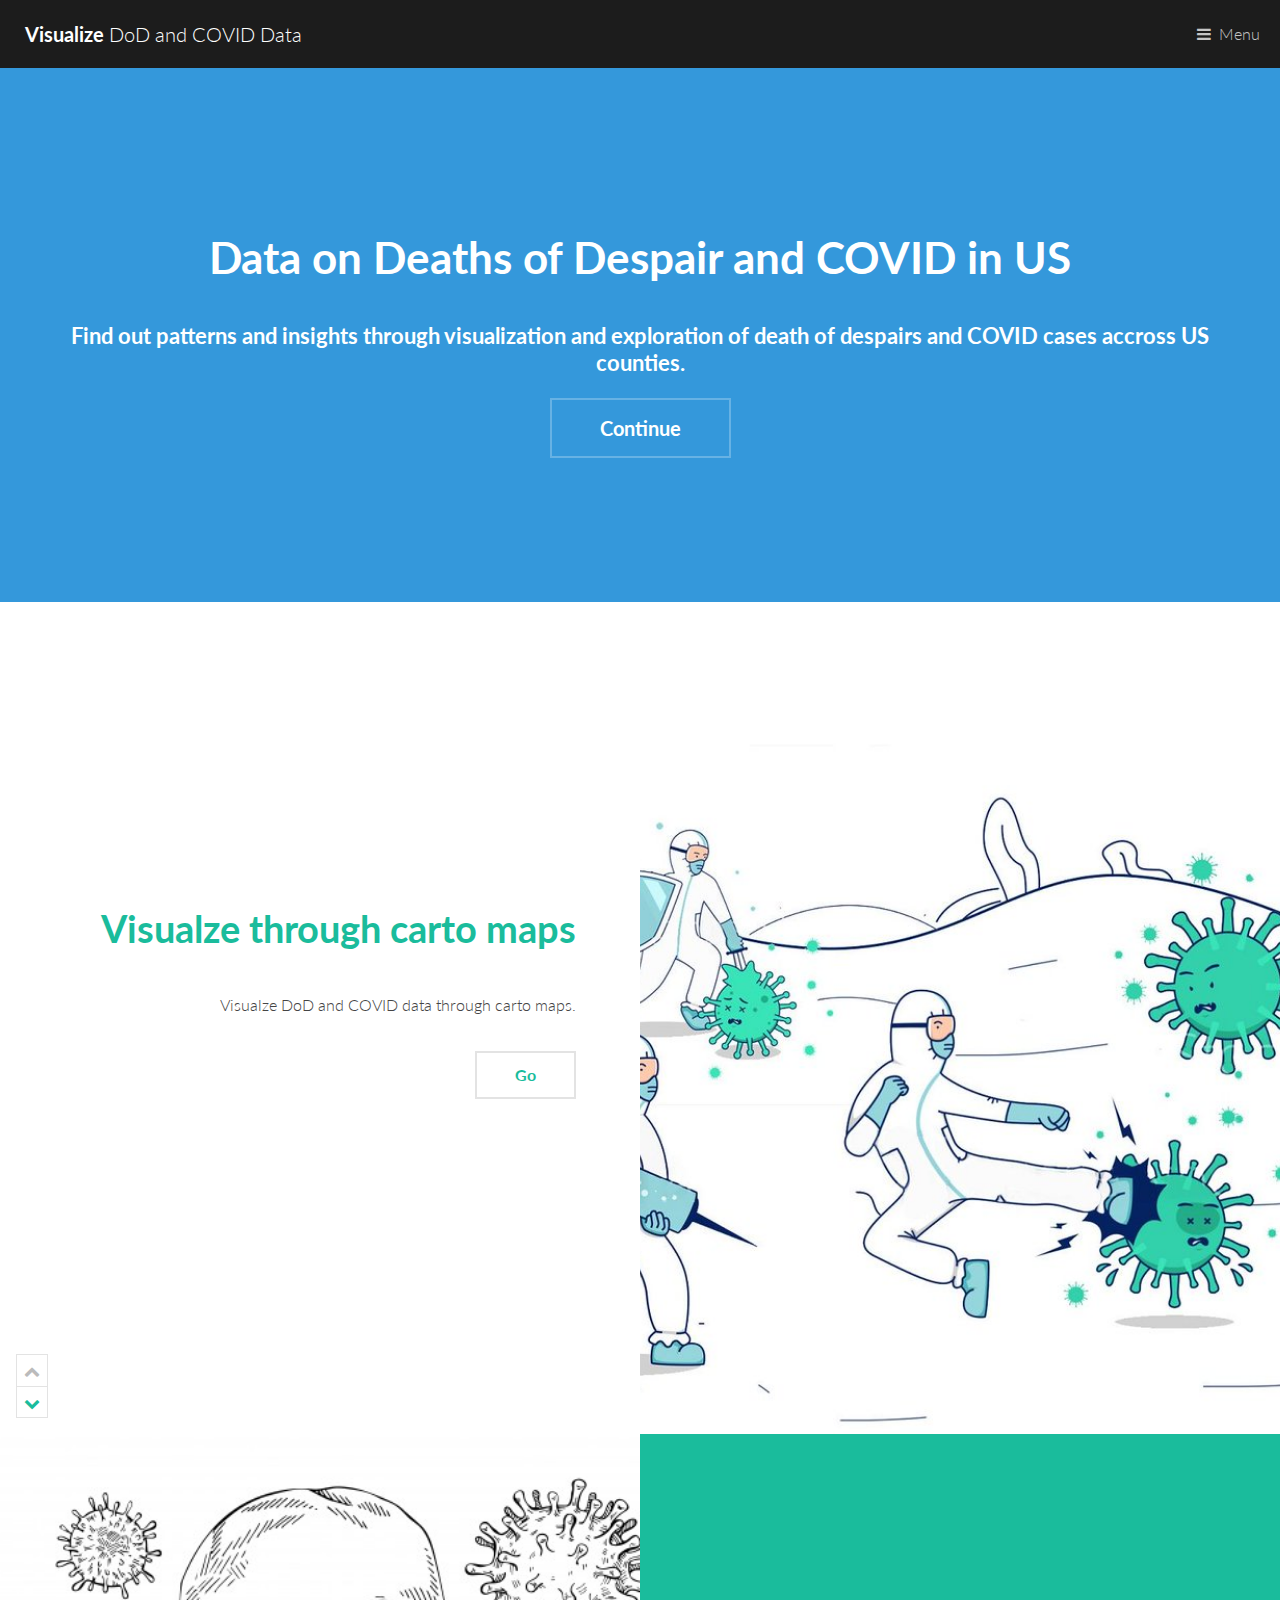
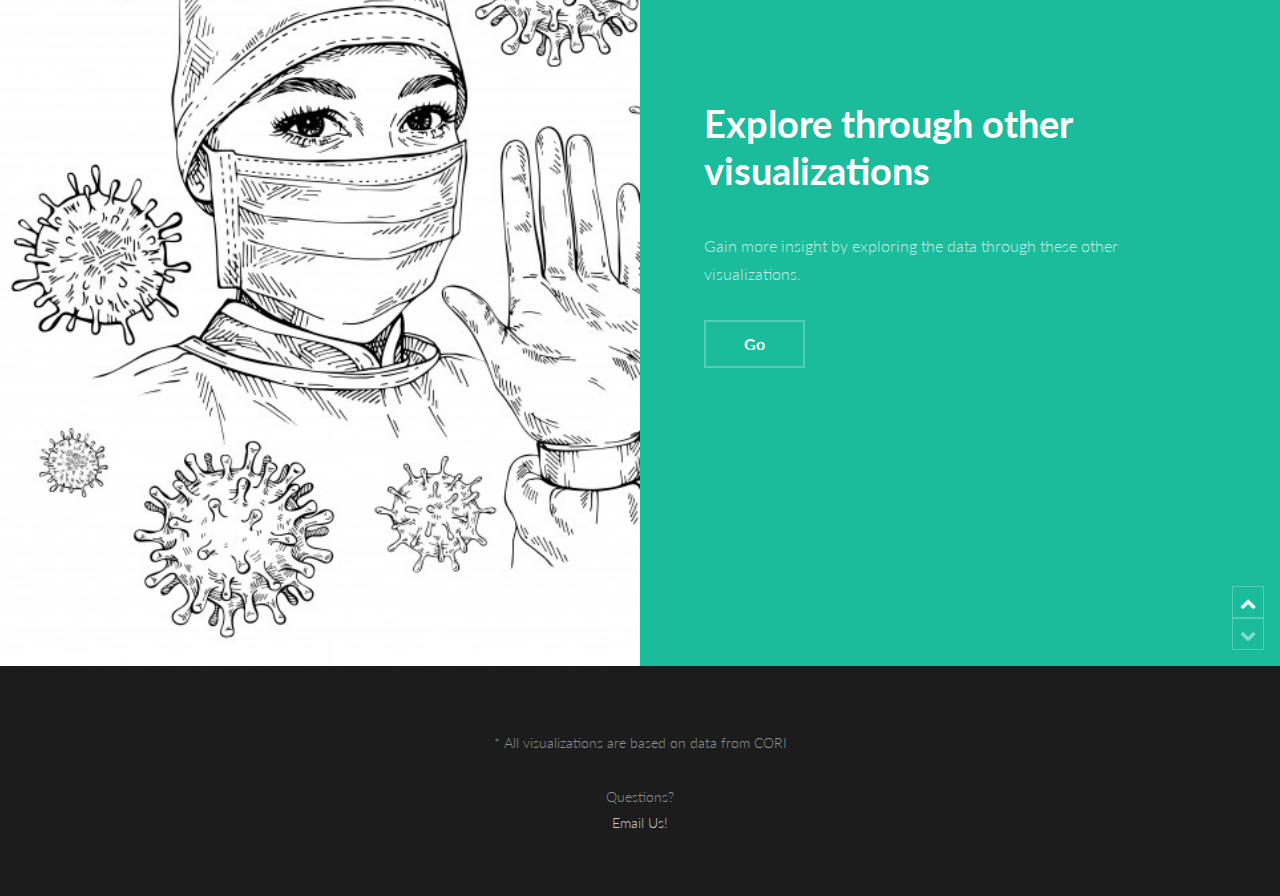
==== risi_app/index.html @ b45ffa05 "Added risi app" ====
<!DOCTYPE HTML>
<html>
	<head>
		<title>Data on DoD and COVID</title>
		<meta charset="utf-8" />
		<meta name="viewport" content="width=device-width, initial-scale=1" />
		<link rel="stylesheet" type="text/css" href="static/assets/css/main.css" />

	</head>
	<body>

		<!-- Header -->
		<header id="header">
			<a href="index.html" class="logo"><strong>Visualize</strong> DoD and COVID Data</a>
			<nav>
				<a href="#menu">Menu</a>
			</nav>
		</header>

		<!-- Nav -->
		<nav id="menu">
			<ul class="links">
				<li><a href="index.html">Home</a></li>
				<li><a href="carto.html">Visualize on Carto Maps</a></li>
				<li><a href="vis.html">Explore with Other Visualizations</a></li>
			</ul>
		</nav>

		<!-- Banner -->
		<section id="banner">
			<div class="inner">
				<h1>Data on Deaths of Despair and COVID in US</a></h1>
				<h3>Find out patterns and insights through visualization and exploration of death of despairs and COVID cases accross US counties.</a></h3>
				<ul class="actions">
					<li><a href="#one" class="button alt scrolly big">Continue</a></li>
				</ul>
			</div>
		</section>

		<!-- One -->
		<article id="one" class="post style1">
			<div class="image">
				<img src="static/images/cov1.jpg" alt="" data-position="75% center" />
			</div>
			<div class="content">
				<div class="inner">
					<header>
						<h2><a href="carto.html">Visualze through carto maps</a></h2>
						
					</header>
					<p>Visualze DoD and COVID data through carto maps.</p>
					<ul class="actions">
						<li><a href="carto.html" class="button alt">Go</a></li>
					</ul>
				</div>
				<div class="postnav">
					<a href="#" class="prev disabled"><span class="icon fa-chevron-up"></span></a>
					<a href="#two" class="scrolly next"><span class="icon fa-chevron-down"></span></a>
				</div>
			</div>
		</article>

		<!-- Two -->
		<article id="two" class="post invert style1 alt">
			<div class="image">
				<img src="static/images/doctor.jpg" alt="" data-position="10% center" />
			</div>
			<div class="content">
				<div class="inner">
					<header>
						<h2><a href="vis.html">Explore through other visualizations</a></h2>
						
					</header>
					<p>Gain more insight by exploring the data through these other visualizations.</p>
					<ul class="actions">
						<li><a href="vis.html" class="button alt">Go</a></li>
					</ul>
				</div>
				<div class="postnav">
					<a href="#one" class="scrolly prev"><span class="icon fa-chevron-up"></span></a>
					<a href="#" class="next disabled"><span class="icon fa-chevron-down"></span></a>
				</div>
			</div>
		</article>

		

		<!-- Footer -->
		<footer id="footer">
			
			
			<div class="copyright">
				* All visualizations are based on data from CORI
			</div>
			<div class="copyright">
				<!---&copy; Untitled. Design: <a href="https://templated.co">TEMPLATED</a>. Images: <a href="https://unsplash.com">Unsplash</a>.-->
				Questions? <address> <a href="mailto:sabrinanusrat@gmail.com">Email Us!</a> </address>
			</div>
		</footer>

		<!-- Scripts -->
		<script src="static/assets/js/jquery.min.js"></script>
		<script src="static/assets/js/jquery.scrolly.min.js"></script>
		<script src="static/assets/js/skel.min.js"></script>
		<script src="static/assets/js/util.js"></script>
		<script src="static/assets/js/main.js"></script>
	</body>
</html>
---- risi_app/static/assets/css/main.css ----
@charset "UTF-8";
@import url(font-awesome.min.css);
@import url("https://fonts.googleapis.com/css?family=Lato:300,700,300italic,700italic");

/*
	Binary by TEMPLATED
	templated.co @templatedco
	Released for free under the Creative Commons Attribution 3.0 license (templated.co/license)
*/

/* Reset */

	html, body, div, span, applet, object, iframe, h1, h2, h3, h4, h5, h6, p, blockquote, pre, a, abbr, acronym, address, big, cite, code, del, dfn, em, img, ins, kbd, q, s, samp, small, strike, strong, sub, sup, tt, var, b, u, i, center, dl, dt, dd, ol, ul, li, fieldset, form, label, legend, table, caption, tbody, tfoot, thead, tr, th, td, article, aside, canvas, details, embed, figure, figcaption, footer, header, hgroup, menu, nav, output, ruby, section, summary, time, mark, audio, video {
		margin: 0;
		padding: 0;
		border: 0;
		font-size: 100%;
		font: inherit;
		vertical-align: baseline;
	}

	article, aside, details, figcaption, figure, footer, header, hgroup, menu, nav, section {
		display: block;
	}

	body {
		line-height: 1;
	}

	ol, ul {
		list-style: none;
	}

	blockquote, q {
		quotes: none;
	}

	blockquote:before, blockquote:after, q:before, q:after {
		content: '';
		content: none;
	}

	table {
		border-collapse: collapse;
		border-spacing: 0;
	}

	body {
		-webkit-text-size-adjust: none;
	}

/* Box Model */

	*, *:before, *:after {
		-moz-box-sizing: border-box;
		-webkit-box-sizing: border-box;
		box-sizing: border-box;
	}

/* Containers */

	.container {
		margin-left: auto;
		margin-right: auto;
	}

	.container.\31 25\25 {
		width: 100%;
		max-width: 100em;
		min-width: 80em;
	}

	.container.\37 5\25 {
		width: 60em;
	}

	.container.\35 0\25 {
		width: 40em;
	}

	.container.\32 5\25 {
		width: 20em;
	}

	.container {
		width: 80em;
	}

	@media screen and (max-width: 1680px) {

		.container.\31 25\25 {
			width: 100%;
			max-width: 100em;
			min-width: 80em;
		}

		.container.\37 5\25 {
			width: 60em;
		}

		.container.\35 0\25 {
			width: 40em;
		}

		.container.\32 5\25 {
			width: 20em;
		}

		.container {
			width: 80em;
		}

	}

	@media screen and (max-width: 1280px) {

		.container.\31 25\25 {
			width: 100%;
			max-width: 81.25em;
			min-width: 65em;
		}

		.container.\37 5\25 {
			width: 48.75em;
		}

		.container.\35 0\25 {
			width: 32.5em;
		}

		.container.\32 5\25 {
			width: 16.25em;
		}

		.container {
			width: 65em;
		}

	}

	@media screen and (max-width: 980px) {

		.container.\31 25\25 {
			width: 100%;
			max-width: 112.5%;
			min-width: 90%;
		}

		.container.\37 5\25 {
			width: 67.5%;
		}

		.container.\35 0\25 {
			width: 45%;
		}

		.container.\32 5\25 {
			width: 22.5%;
		}

		.container {
			width: 90%;
		}

	}

	@media screen and (max-width: 736px) {

		.container.\31 25\25 {
			width: 100%;
			max-width: 112.5%;
			min-width: 90%;
		}

		.container.\37 5\25 {
			width: 67.5%;
		}

		.container.\35 0\25 {
			width: 45%;
		}

		.container.\32 5\25 {
			width: 22.5%;
		}

		.container {
			width: 90% !important;
		}

	}

	@media screen and (max-width: 480px) {

		.container.\31 25\25 {
			width: 100%;
			max-width: 112.5%;
			min-width: 90%;
		}

		.container.\37 5\25 {
			width: 67.5%;
		}

		.container.\35 0\25 {
			width: 45%;
		}

		.container.\32 5\25 {
			width: 22.5%;
		}

		.container {
			width: 90% !important;
		}

	}

/* Grid */

	.row {
		border-bottom: solid 1px transparent;
		-moz-box-sizing: border-box;
		-webkit-box-sizing: border-box;
		box-sizing: border-box;
	}

	.row > * {
		float: left;
		-moz-box-sizing: border-box;
		-webkit-box-sizing: border-box;
		box-sizing: border-box;
	}

	.row:after, .row:before {
		content: '';
		display: block;
		clear: both;
		height: 0;
	}

	.row.uniform > * > :first-child {
		margin-top: 0;
	}

	.row.uniform > * > :last-child {
		margin-bottom: 0;
	}

	.row.\30 \25 > * {
		padding: 0 0 0 0em;
	}

	.row.\30 \25 {
		margin: 0 0 -1px 0em;
	}

	.row.uniform.\30 \25 > * {
		padding: 0em 0 0 0em;
	}

	.row.uniform.\30 \25 {
		margin: 0em 0 -1px 0em;
	}

	.row > * {
		padding: 0 0 0 2em;
	}

	.row {
		margin: 0 0 -1px -2em;
	}

	.row.uniform > * {
		padding: 2em 0 0 2em;
	}

	.row.uniform {
		margin: -2em 0 -1px -2em;
	}

	.row.\32 00\25 > * {
		padding: 0 0 0 4em;
	}

	.row.\32 00\25 {
		margin: 0 0 -1px -4em;
	}

	.row.uniform.\32 00\25 > * {
		padding: 4em 0 0 4em;
	}

	.row.uniform.\32 00\25 {
		margin: -4em 0 -1px -4em;
	}

	.row.\31 50\25 > * {
		padding: 0 0 0 3em;
	}

	.row.\31 50\25 {
		margin: 0 0 -1px -3em;
	}

	.row.uniform.\31 50\25 > * {
		padding: 3em 0 0 3em;
	}

	.row.uniform.\31 50\25 {
		margin: -3em 0 -1px -3em;
	}

	.row.\35 0\25 > * {
		padding: 0 0 0 1em;
	}

	.row.\35 0\25 {
		margin: 0 0 -1px -1em;
	}

	.row.uniform.\35 0\25 > * {
		padding: 1em 0 0 1em;
	}

	.row.uniform.\35 0\25 {
		margin: -1em 0 -1px -1em;
	}

	.row.\32 5\25 > * {
		padding: 0 0 0 0.5em;
	}

	.row.\32 5\25 {
		margin: 0 0 -1px -0.5em;
	}

	.row.uniform.\32 5\25 > * {
		padding: 0.5em 0 0 0.5em;
	}

	.row.uniform.\32 5\25 {
		margin: -0.5em 0 -1px -0.5em;
	}

	.\31 2u, .\31 2u\24 {
		width: 100%;
		clear: none;
		margin-left: 0;
	}

	.\31 1u, .\31 1u\24 {
		width: 91.6666666667%;
		clear: none;
		margin-left: 0;
	}

	.\31 0u, .\31 0u\24 {
		width: 83.3333333333%;
		clear: none;
		margin-left: 0;
	}

	.\39 u, .\39 u\24 {
		width: 75%;
		clear: none;
		margin-left: 0;
	}

	.\38 u, .\38 u\24 {
		width: 66.6666666667%;
		clear: none;
		margin-left: 0;
	}

	.\37 u, .\37 u\24 {
		width: 58.3333333333%;
		clear: none;
		margin-left: 0;
	}

	.\36 u, .\36 u\24 {
		width: 50%;
		clear: none;
		margin-left: 0;
	}

	.\35 u, .\35 u\24 {
		width: 41.6666666667%;
		clear: none;
		margin-left: 0;
	}

	.\34 u, .\34 u\24 {
		width: 33.3333333333%;
		clear: none;
		margin-left: 0;
	}

	.\33 u, .\33 u\24 {
		width: 25%;
		clear: none;
		margin-left: 0;
	}

	.\32 u, .\32 u\24 {
		width: 16.6666666667%;
		clear: none;
		margin-left: 0;
	}

	.\31 u, .\31 u\24 {
		width: 8.3333333333%;
		clear: none;
		margin-left: 0;
	}

	.\31 2u\24 + *,
	.\31 1u\24 + *,
	.\31 0u\24 + *,
	.\39 u\24 + *,
	.\38 u\24 + *,
	.\37 u\24 + *,
	.\36 u\24 + *,
	.\35 u\24 + *,
	.\34 u\24 + *,
	.\33 u\24 + *,
	.\32 u\24 + *,
	.\31 u\24 + * {
		clear: left;
	}

	.\-11u {
		margin-left: 91.66667%;
	}

	.\-10u {
		margin-left: 83.33333%;
	}

	.\-9u {
		margin-left: 75%;
	}

	.\-8u {
		margin-left: 66.66667%;
	}

	.\-7u {
		margin-left: 58.33333%;
	}

	.\-6u {
		margin-left: 50%;
	}

	.\-5u {
		margin-left: 41.66667%;
	}

	.\-4u {
		margin-left: 33.33333%;
	}

	.\-3u {
		margin-left: 25%;
	}

	.\-2u {
		margin-left: 16.66667%;
	}

	.\-1u {
		margin-left: 8.33333%;
	}

	@media screen and (max-width: 1680px) {

		.row > * {
			padding: 0 0 0 2em;
		}

		.row {
			margin: 0 0 -1px -2em;
		}

		.row.uniform > * {
			padding: 2em 0 0 2em;
		}

		.row.uniform {
			margin: -2em 0 -1px -2em;
		}

		.row.\32 00\25 > * {
			padding: 0 0 0 4em;
		}

		.row.\32 00\25 {
			margin: 0 0 -1px -4em;
		}

		.row.uniform.\32 00\25 > * {
			padding: 4em 0 0 4em;
		}

		.row.uniform.\32 00\25 {
			margin: -4em 0 -1px -4em;
		}

		.row.\31 50\25 > * {
			padding: 0 0 0 3em;
		}

		.row.\31 50\25 {
			margin: 0 0 -1px -3em;
		}

		.row.uniform.\31 50\25 > * {
			padding: 3em 0 0 3em;
		}

		.row.uniform.\31 50\25 {
			margin: -3em 0 -1px -3em;
		}

		.row.\35 0\25 > * {
			padding: 0 0 0 1em;
		}

		.row.\35 0\25 {
			margin: 0 0 -1px -1em;
		}

		.row.uniform.\35 0\25 > * {
			padding: 1em 0 0 1em;
		}

		.row.uniform.\35 0\25 {
			margin: -1em 0 -1px -1em;
		}

		.row.\32 5\25 > * {
			padding: 0 0 0 0.5em;
		}

		.row.\32 5\25 {
			margin: 0 0 -1px -0.5em;
		}

		.row.uniform.\32 5\25 > * {
			padding: 0.5em 0 0 0.5em;
		}

		.row.uniform.\32 5\25 {
			margin: -0.5em 0 -1px -0.5em;
		}

		.\31 2u\28xlarge\29, .\31 2u\24\28xlarge\29 {
			width: 100%;
			clear: none;
			margin-left: 0;
		}

		.\31 1u\28xlarge\29, .\31 1u\24\28xlarge\29 {
			width: 91.6666666667%;
			clear: none;
			margin-left: 0;
		}

		.\31 0u\28xlarge\29, .\31 0u\24\28xlarge\29 {
			width: 83.3333333333%;
			clear: none;
			margin-left: 0;
		}

		.\39 u\28xlarge\29, .\39 u\24\28xlarge\29 {
			width: 75%;
			clear: none;
			margin-left: 0;
		}

		.\38 u\28xlarge\29, .\38 u\24\28xlarge\29 {
			width: 66.6666666667%;
			clear: none;
			margin-left: 0;
		}

		.\37 u\28xlarge\29, .\37 u\24\28xlarge\29 {
			width: 58.3333333333%;
			clear: none;
			margin-left: 0;
		}

		.\36 u\28xlarge\29, .\36 u\24\28xlarge\29 {
			width: 50%;
			clear: none;
			margin-left: 0;
		}

		.\35 u\28xlarge\29, .\35 u\24\28xlarge\29 {
			width: 41.6666666667%;
			clear: none;
			margin-left: 0;
		}

		.\34 u\28xlarge\29, .\34 u\24\28xlarge\29 {
			width: 33.3333333333%;
			clear: none;
			margin-left: 0;
		}

		.\33 u\28xlarge\29, .\33 u\24\28xlarge\29 {
			width: 25%;
			clear: none;
			margin-left: 0;
		}

		.\32 u\28xlarge\29, .\32 u\24\28xlarge\29 {
			width: 16.6666666667%;
			clear: none;
			margin-left: 0;
		}

		.\31 u\28xlarge\29, .\31 u\24\28xlarge\29 {
			width: 8.3333333333%;
			clear: none;
			margin-left: 0;
		}

		.\31 2u\24\28xlarge\29 + *,
		.\31 1u\24\28xlarge\29 + *,
		.\31 0u\24\28xlarge\29 + *,
		.\39 u\24\28xlarge\29 + *,
		.\38 u\24\28xlarge\29 + *,
		.\37 u\24\28xlarge\29 + *,
		.\36 u\24\28xlarge\29 + *,
		.\35 u\24\28xlarge\29 + *,
		.\34 u\24\28xlarge\29 + *,
		.\33 u\24\28xlarge\29 + *,
		.\32 u\24\28xlarge\29 + *,
		.\31 u\24\28xlarge\29 + * {
			clear: left;
		}

		.\-11u\28xlarge\29 {
			margin-left: 91.66667%;
		}

		.\-10u\28xlarge\29 {
			margin-left: 83.33333%;
		}

		.\-9u\28xlarge\29 {
			margin-left: 75%;
		}

		.\-8u\28xlarge\29 {
			margin-left: 66.66667%;
		}

		.\-7u\28xlarge\29 {
			margin-left: 58.33333%;
		}

		.\-6u\28xlarge\29 {
			margin-left: 50%;
		}

		.\-5u\28xlarge\29 {
			margin-left: 41.66667%;
		}

		.\-4u\28xlarge\29 {
			margin-left: 33.33333%;
		}

		.\-3u\28xlarge\29 {
			margin-left: 25%;
		}

		.\-2u\28xlarge\29 {
			margin-left: 16.66667%;
		}

		.\-1u\28xlarge\29 {
			margin-left: 8.33333%;
		}

	}

	@media screen and (max-width: 1280px) {

		.row > * {
			padding: 0 0 0 1.5em;
		}

		.row {
			margin: 0 0 -1px -1.5em;
		}

		.row.uniform > * {
			padding: 1.5em 0 0 1.5em;
		}

		.row.uniform {
			margin: -1.5em 0 -1px -1.5em;
		}

		.row.\32 00\25 > * {
			padding: 0 0 0 3em;
		}

		.row.\32 00\25 {
			margin: 0 0 -1px -3em;
		}

		.row.uniform.\32 00\25 > * {
			padding: 3em 0 0 3em;
		}

		.row.uniform.\32 00\25 {
			margin: -3em 0 -1px -3em;
		}

		.row.\31 50\25 > * {
			padding: 0 0 0 2.25em;
		}

		.row.\31 50\25 {
			margin: 0 0 -1px -2.25em;
		}

		.row.uniform.\31 50\25 > * {
			padding: 2.25em 0 0 2.25em;
		}

		.row.uniform.\31 50\25 {
			margin: -2.25em 0 -1px -2.25em;
		}

		.row.\35 0\25 > * {
			padding: 0 0 0 0.75em;
		}

		.row.\35 0\25 {
			margin: 0 0 -1px -0.75em;
		}

		.row.uniform.\35 0\25 > * {
			padding: 0.75em 0 0 0.75em;
		}

		.row.uniform.\35 0\25 {
			margin: -0.75em 0 -1px -0.75em;
		}

		.row.\32 5\25 > * {
			padding: 0 0 0 0.375em;
		}

		.row.\32 5\25 {
			margin: 0 0 -1px -0.375em;
		}

		.row.uniform.\32 5\25 > * {
			padding: 0.375em 0 0 0.375em;
		}

		.row.uniform.\32 5\25 {
			margin: -0.375em 0 -1px -0.375em;
		}

		.\31 2u\28large\29, .\31 2u\24\28large\29 {
			width: 100%;
			clear: none;
			margin-left: 0;
		}

		.\31 1u\28large\29, .\31 1u\24\28large\29 {
			width: 91.6666666667%;
			clear: none;
			margin-left: 0;
		}

		.\31 0u\28large\29, .\31 0u\24\28large\29 {
			width: 83.3333333333%;
			clear: none;
			margin-left: 0;
		}

		.\39 u\28large\29, .\39 u\24\28large\29 {
			width: 75%;
			clear: none;
			margin-left: 0;
		}

		.\38 u\28large\29, .\38 u\24\28large\29 {
			width: 66.6666666667%;
			clear: none;
			margin-left: 0;
		}

		.\37 u\28large\29, .\37 u\24\28large\29 {
			width: 58.3333333333%;
			clear: none;
			margin-left: 0;
		}

		.\36 u\28large\29, .\36 u\24\28large\29 {
			width: 50%;
			clear: none;
			margin-left: 0;
		}

		.\35 u\28large\29, .\35 u\24\28large\29 {
			width: 41.6666666667%;
			clear: none;
			margin-left: 0;
		}

		.\34 u\28large\29, .\34 u\24\28large\29 {
			width: 33.3333333333%;
			clear: none;
			margin-left: 0;
		}

		.\33 u\28large\29, .\33 u\24\28large\29 {
			width: 25%;
			clear: none;
			margin-left: 0;
		}

		.\32 u\28large\29, .\32 u\24\28large\29 {
			width: 16.6666666667%;
			clear: none;
			margin-left: 0;
		}

		.\31 u\28large\29, .\31 u\24\28large\29 {
			width: 8.3333333333%;
			clear: none;
			margin-left: 0;
		}

		.\31 2u\24\28large\29 + *,
		.\31 1u\24\28large\29 + *,
		.\31 0u\24\28large\29 + *,
		.\39 u\24\28large\29 + *,
		.\38 u\24\28large\29 + *,
		.\37 u\24\28large\29 + *,
		.\36 u\24\28large\29 + *,
		.\35 u\24\28large\29 + *,
		.\34 u\24\28large\29 + *,
		.\33 u\24\28large\29 + *,
		.\32 u\24\28large\29 + *,
		.\31 u\24\28large\29 + * {
			clear: left;
		}

		.\-11u\28large\29 {
			margin-left: 91.66667%;
		}

		.\-10u\28large\29 {
			margin-left: 83.33333%;
		}

		.\-9u\28large\29 {
			margin-left: 75%;
		}

		.\-8u\28large\29 {
			margin-left: 66.66667%;
		}

		.\-7u\28large\29 {
			margin-left: 58.33333%;
		}

		.\-6u\28large\29 {
			margin-left: 50%;
		}

		.\-5u\28large\29 {
			margin-left: 41.66667%;
		}

		.\-4u\28large\29 {
			margin-left: 33.33333%;
		}

		.\-3u\28large\29 {
			margin-left: 25%;
		}

		.\-2u\28large\29 {
			margin-left: 16.66667%;
		}

		.\-1u\28large\29 {
			margin-left: 8.33333%;
		}

	}

	@media screen and (max-width: 980px) {

		.row > * {
			padding: 0 0 0 1.5em;
		}

		.row {
			margin: 0 0 -1px -1.5em;
		}

		.row.uniform > * {
			padding: 1.5em 0 0 1.5em;
		}

		.row.uniform {
			margin: -1.5em 0 -1px -1.5em;
		}

		.row.\32 00\25 > * {
			padding: 0 0 0 3em;
		}

		.row.\32 00\25 {
			margin: 0 0 -1px -3em;
		}

		.row.uniform.\32 00\25 > * {
			padding: 3em 0 0 3em;
		}

		.row.uniform.\32 00\25 {
			margin: -3em 0 -1px -3em;
		}

		.row.\31 50\25 > * {
			padding: 0 0 0 2.25em;
		}

		.row.\31 50\25 {
			margin: 0 0 -1px -2.25em;
		}

		.row.uniform.\31 50\25 > * {
			padding: 2.25em 0 0 2.25em;
		}

		.row.uniform.\31 50\25 {
			margin: -2.25em 0 -1px -2.25em;
		}

		.row.\35 0\25 > * {
			padding: 0 0 0 0.75em;
		}

		.row.\35 0\25 {
			margin: 0 0 -1px -0.75em;
		}

		.row.uniform.\35 0\25 > * {
			padding: 0.75em 0 0 0.75em;
		}

		.row.uniform.\35 0\25 {
			margin: -0.75em 0 -1px -0.75em;
		}

		.row.\32 5\25 > * {
			padding: 0 0 0 0.375em;
		}

		.row.\32 5\25 {
			margin: 0 0 -1px -0.375em;
		}

		.row.uniform.\32 5\25 > * {
			padding: 0.375em 0 0 0.375em;
		}

		.row.uniform.\32 5\25 {
			margin: -0.375em 0 -1px -0.375em;
		}

		.\31 2u\28medium\29, .\31 2u\24\28medium\29 {
			width: 100%;
			clear: none;
			margin-left: 0;
		}

		.\31 1u\28medium\29, .\31 1u\24\28medium\29 {
			width: 91.6666666667%;
			clear: none;
			margin-left: 0;
		}

		.\31 0u\28medium\29, .\31 0u\24\28medium\29 {
			width: 83.3333333333%;
			clear: none;
			margin-left: 0;
		}

		.\39 u\28medium\29, .\39 u\24\28medium\29 {
			width: 75%;
			clear: none;
			margin-left: 0;
		}

		.\38 u\28medium\29, .\38 u\24\28medium\29 {
			width: 66.6666666667%;
			clear: none;
			margin-left: 0;
		}

		.\37 u\28medium\29, .\37 u\24\28medium\29 {
			width: 58.3333333333%;
			clear: none;
			margin-left: 0;
		}

		.\36 u\28medium\29, .\36 u\24\28medium\29 {
			width: 50%;
			clear: none;
			margin-left: 0;
		}

		.\35 u\28medium\29, .\35 u\24\28medium\29 {
			width: 41.6666666667%;
			clear: none;
			margin-left: 0;
		}

		.\34 u\28medium\29, .\34 u\24\28medium\29 {
			width: 33.3333333333%;
			clear: none;
			margin-left: 0;
		}

		.\33 u\28medium\29, .\33 u\24\28medium\29 {
			width: 25%;
			clear: none;
			margin-left: 0;
		}

		.\32 u\28medium\29, .\32 u\24\28medium\29 {
			width: 16.6666666667%;
			clear: none;
			margin-left: 0;
		}

		.\31 u\28medium\29, .\31 u\24\28medium\29 {
			width: 8.3333333333%;
			clear: none;
			margin-left: 0;
		}

		.\31 2u\24\28medium\29 + *,
		.\31 1u\24\28medium\29 + *,
		.\31 0u\24\28medium\29 + *,
		.\39 u\24\28medium\29 + *,
		.\38 u\24\28medium\29 + *,
		.\37 u\24\28medium\29 + *,
		.\36 u\24\28medium\29 + *,
		.\35 u\24\28medium\29 + *,
		.\34 u\24\28medium\29 + *,
		.\33 u\24\28medium\29 + *,
		.\32 u\24\28medium\29 + *,
		.\31 u\24\28medium\29 + * {
			clear: left;
		}

		.\-11u\28medium\29 {
			margin-left: 91.66667%;
		}

		.\-10u\28medium\29 {
			margin-left: 83.33333%;
		}

		.\-9u\28medium\29 {
			margin-left: 75%;
		}

		.\-8u\28medium\29 {
			margin-left: 66.66667%;
		}

		.\-7u\28medium\29 {
			margin-left: 58.33333%;
		}

		.\-6u\28medium\29 {
			margin-left: 50%;
		}

		.\-5u\28medium\29 {
			margin-left: 41.66667%;
		}

		.\-4u\28medium\29 {
			margin-left: 33.33333%;
		}

		.\-3u\28medium\29 {
			margin-left: 25%;
		}

		.\-2u\28medium\29 {
			margin-left: 16.66667%;
		}

		.\-1u\28medium\29 {
			margin-left: 8.33333%;
		}

	}

	@media screen and (max-width: 736px) {

		.row > * {
			padding: 0 0 0 1.25em;
		}

		.row {
			margin: 0 0 -1px -1.25em;
		}

		.row.uniform > * {
			padding: 1.25em 0 0 1.25em;
		}

		.row.uniform {
			margin: -1.25em 0 -1px -1.25em;
		}

		.row.\32 00\25 > * {
			padding: 0 0 0 2.5em;
		}

		.row.\32 00\25 {
			margin: 0 0 -1px -2.5em;
		}

		.row.uniform.\32 00\25 > * {
			padding: 2.5em 0 0 2.5em;
		}

		.row.uniform.\32 00\25 {
			margin: -2.5em 0 -1px -2.5em;
		}

		.row.\31 50\25 > * {
			padding: 0 0 0 1.875em;
		}

		.row.\31 50\25 {
			margin: 0 0 -1px -1.875em;
		}

		.row.uniform.\31 50\25 > * {
			padding: 1.875em 0 0 1.875em;
		}

		.row.uniform.\31 50\25 {
			margin: -1.875em 0 -1px -1.875em;
		}

		.row.\35 0\25 > * {
			padding: 0 0 0 0.625em;
		}

		.row.\35 0\25 {
			margin: 0 0 -1px -0.625em;
		}

		.row.uniform.\35 0\25 > * {
			padding: 0.625em 0 0 0.625em;
		}

		.row.uniform.\35 0\25 {
			margin: -0.625em 0 -1px -0.625em;
		}

		.row.\32 5\25 > * {
			padding: 0 0 0 0.3125em;
		}

		.row.\32 5\25 {
			margin: 0 0 -1px -0.3125em;
		}

		.row.uniform.\32 5\25 > * {
			padding: 0.3125em 0 0 0.3125em;
		}

		.row.uniform.\32 5\25 {
			margin: -0.3125em 0 -1px -0.3125em;
		}

		.\31 2u\28small\29, .\31 2u\24\28small\29 {
			width: 100%;
			clear: none;
			margin-left: 0;
		}

		.\31 1u\28small\29, .\31 1u\24\28small\29 {
			width: 91.6666666667%;
			clear: none;
			margin-left: 0;
		}

		.\31 0u\28small\29, .\31 0u\24\28small\29 {
			width: 83.3333333333%;
			clear: none;
			margin-left: 0;
		}

		.\39 u\28small\29, .\39 u\24\28small\29 {
			width: 75%;
			clear: none;
			margin-left: 0;
		}

		.\38 u\28small\29, .\38 u\24\28small\29 {
			width: 66.6666666667%;
			clear: none;
			margin-left: 0;
		}

		.\37 u\28small\29, .\37 u\24\28small\29 {
			width: 58.3333333333%;
			clear: none;
			margin-left: 0;
		}

		.\36 u\28small\29, .\36 u\24\28small\29 {
			width: 50%;
			clear: none;
			margin-left: 0;
		}

		.\35 u\28small\29, .\35 u\24\28small\29 {
			width: 41.6666666667%;
			clear: none;
			margin-left: 0;
		}

		.\34 u\28small\29, .\34 u\24\28small\29 {
			width: 33.3333333333%;
			clear: none;
			margin-left: 0;
		}

		.\33 u\28small\29, .\33 u\24\28small\29 {
			width: 25%;
			clear: none;
			margin-left: 0;
		}

		.\32 u\28small\29, .\32 u\24\28small\29 {
			width: 16.6666666667%;
			clear: none;
			margin-left: 0;
		}

		.\31 u\28small\29, .\31 u\24\28small\29 {
			width: 8.3333333333%;
			clear: none;
			margin-left: 0;
		}

		.\31 2u\24\28small\29 + *,
		.\31 1u\24\28small\29 + *,
		.\31 0u\24\28small\29 + *,
		.\39 u\24\28small\29 + *,
		.\38 u\24\28small\29 + *,
		.\37 u\24\28small\29 + *,
		.\36 u\24\28small\29 + *,
		.\35 u\24\28small\29 + *,
		.\34 u\24\28small\29 + *,
		.\33 u\24\28small\29 + *,
		.\32 u\24\28small\29 + *,
		.\31 u\24\28small\29 + * {
			clear: left;
		}

		.\-11u\28small\29 {
			margin-left: 91.66667%;
		}

		.\-10u\28small\29 {
			margin-left: 83.33333%;
		}

		.\-9u\28small\29 {
			margin-left: 75%;
		}

		.\-8u\28small\29 {
			margin-left: 66.66667%;
		}

		.\-7u\28small\29 {
			margin-left: 58.33333%;
		}

		.\-6u\28small\29 {
			margin-left: 50%;
		}

		.\-5u\28small\29 {
			margin-left: 41.66667%;
		}

		.\-4u\28small\29 {
			margin-left: 33.33333%;
		}

		.\-3u\28small\29 {
			margin-left: 25%;
		}

		.\-2u\28small\29 {
			margin-left: 16.66667%;
		}

		.\-1u\28small\29 {
			margin-left: 8.33333%;
		}

	}

	@media screen and (max-width: 480px) {

		.row > * {
			padding: 0 0 0 1.25em;
		}

		.row {
			margin: 0 0 -1px -1.25em;
		}

		.row.uniform > * {
			padding: 1.25em 0 0 1.25em;
		}

		.row.uniform {
			margin: -1.25em 0 -1px -1.25em;
		}

		.row.\32 00\25 > * {
			padding: 0 0 0 2.5em;
		}

		.row.\32 00\25 {
			margin: 0 0 -1px -2.5em;
		}

		.row.uniform.\32 00\25 > * {
			padding: 2.5em 0 0 2.5em;
		}

		.row.uniform.\32 00\25 {
			margin: -2.5em 0 -1px -2.5em;
		}

		.row.\31 50\25 > * {
			padding: 0 0 0 1.875em;
		}

		.row.\31 50\25 {
			margin: 0 0 -1px -1.875em;
		}

		.row.uniform.\31 50\25 > * {
			padding: 1.875em 0 0 1.875em;
		}

		.row.uniform.\31 50\25 {
			margin: -1.875em 0 -1px -1.875em;
		}

		.row.\35 0\25 > * {
			padding: 0 0 0 0.625em;
		}

		.row.\35 0\25 {
			margin: 0 0 -1px -0.625em;
		}

		.row.uniform.\35 0\25 > * {
			padding: 0.625em 0 0 0.625em;
		}

		.row.uniform.\35 0\25 {
			margin: -0.625em 0 -1px -0.625em;
		}

		.row.\32 5\25 > * {
			padding: 0 0 0 0.3125em;
		}

		.row.\32 5\25 {
			margin: 0 0 -1px -0.3125em;
		}

		.row.uniform.\32 5\25 > * {
			padding: 0.3125em 0 0 0.3125em;
		}

		.row.uniform.\32 5\25 {
			margin: -0.3125em 0 -1px -0.3125em;
		}

		.\31 2u\28xsmall\29, .\31 2u\24\28xsmall\29 {
			width: 100%;
			clear: none;
			margin-left: 0;
		}

		.\31 1u\28xsmall\29, .\31 1u\24\28xsmall\29 {
			width: 91.6666666667%;
			clear: none;
			margin-left: 0;
		}

		.\31 0u\28xsmall\29, .\31 0u\24\28xsmall\29 {
			width: 83.3333333333%;
			clear: none;
			margin-left: 0;
		}

		.\39 u\28xsmall\29, .\39 u\24\28xsmall\29 {
			width: 75%;
			clear: none;
			margin-left: 0;
		}

		.\38 u\28xsmall\29, .\38 u\24\28xsmall\29 {
			width: 66.6666666667%;
			clear: none;
			margin-left: 0;
		}

		.\37 u\28xsmall\29, .\37 u\24\28xsmall\29 {
			width: 58.3333333333%;
			clear: none;
			margin-left: 0;
		}

		.\36 u\28xsmall\29, .\36 u\24\28xsmall\29 {
			width: 50%;
			clear: none;
			margin-left: 0;
		}

		.\35 u\28xsmall\29, .\35 u\24\28xsmall\29 {
			width: 41.6666666667%;
			clear: none;
			margin-left: 0;
		}

		.\34 u\28xsmall\29, .\34 u\24\28xsmall\29 {
			width: 33.3333333333%;
			clear: none;
			margin-left: 0;
		}

		.\33 u\28xsmall\29, .\33 u\24\28xsmall\29 {
			width: 25%;
			clear: none;
			margin-left: 0;
		}

		.\32 u\28xsmall\29, .\32 u\24\28xsmall\29 {
			width: 16.6666666667%;
			clear: none;
			margin-left: 0;
		}

		.\31 u\28xsmall\29, .\31 u\24\28xsmall\29 {
			width: 8.3333333333%;
			clear: none;
			margin-left: 0;
		}

		.\31 2u\24\28xsmall\29 + *,
		.\31 1u\24\28xsmall\29 + *,
		.\31 0u\24\28xsmall\29 + *,
		.\39 u\24\28xsmall\29 + *,
		.\38 u\24\28xsmall\29 + *,
		.\37 u\24\28xsmall\29 + *,
		.\36 u\24\28xsmall\29 + *,
		.\35 u\24\28xsmall\29 + *,
		.\34 u\24\28xsmall\29 + *,
		.\33 u\24\28xsmall\29 + *,
		.\32 u\24\28xsmall\29 + *,
		.\31 u\24\28xsmall\29 + * {
			clear: left;
		}

		.\-11u\28xsmall\29 {
			margin-left: 91.66667%;
		}

		.\-10u\28xsmall\29 {
			margin-left: 83.33333%;
		}

		.\-9u\28xsmall\29 {
			margin-left: 75%;
		}

		.\-8u\28xsmall\29 {
			margin-left: 66.66667%;
		}

		.\-7u\28xsmall\29 {
			margin-left: 58.33333%;
		}

		.\-6u\28xsmall\29 {
			margin-left: 50%;
		}

		.\-5u\28xsmall\29 {
			margin-left: 41.66667%;
		}

		.\-4u\28xsmall\29 {
			margin-left: 33.33333%;
		}

		.\-3u\28xsmall\29 {
			margin-left: 25%;
		}

		.\-2u\28xsmall\29 {
			margin-left: 16.66667%;
		}

		.\-1u\28xsmall\29 {
			margin-left: 8.33333%;
		}

	}

/* Basic */

	@-ms-viewport {
		width: device-width;
	}

	body {
		-ms-overflow-style: scrollbar;
	}

	@media screen and (max-width: 480px) {

		html, body {
			min-width: 320px;
		}

	}

	body {
		background: #fff;
	}

		body.is-loading *, body.is-loading *:before, body.is-loading *:after {
			-moz-animation: none !important;
			-webkit-animation: none !important;
			-ms-animation: none !important;
			animation: none !important;
			-moz-transition: none !important;
			-webkit-transition: none !important;
			-ms-transition: none !important;
			transition: none !important;
		}

/* Type */

	body {
		background-color: #fff;
		color: #444;
	}

	body, input, select, textarea {
		font-family: "Lato", Arial, Helvetica, sans-serif;
		font-size: 16pt;
		font-weight: 300;
		line-height: 1.75;
	}

		@media screen and (max-width: 1680px) {

			body, input, select, textarea {
				font-size: 13pt;
			}

		}

		@media screen and (max-width: 1280px) {

			body, input, select, textarea {
				font-size: 12pt;
			}

		}

	a {
		text-decoration: none;
	}

		a:hover {
			text-decoration: underline;
		}

	strong, b {
		font-weight: 700;
	}

	em, i {
		font-style: italic;
	}

	p {
		margin: 0 0 2em 0;
	}

	h1, h2, h3, h4, h5, h6 {
		font-weight: 700;
		line-height: 1.25;
		margin: 0 0 1em 0;
	}

		h1 a, h2 a, h3 a, h4 a, h5 a, h6 a {
			color: inherit;
		}

	h1 {
		font-size: 2.35em;
	}

	h2 {
		font-size: 1.75em;
	}

	h3 {
		font-size: 1.35em;
	}

	h4 {
		font-size: 1.1em;
	}

	h5 {
		font-size: 0.9em;
	}

	h6 {
		font-size: 0.7em;
	}

	sub {
		font-size: 0.8em;
		position: relative;
		top: 0.5em;
	}

	sup {
		font-size: 0.8em;
		position: relative;
		top: -0.5em;
	}

	blockquote {
		border-left: solid 4px;
		font-style: italic;
		margin: 0 0 2em 0;
		padding: 0.5em 0 0.5em 2em;
	}

	code {
		border-radius: 0;
		border: solid 1px;
		font-family: "Courier New", monospace;
		font-size: 0.9em;
		margin: 0 0.25em;
		padding: 0.25em 0.65em;
	}

	pre {
		-webkit-overflow-scrolling: touch;
		font-family: "Courier New", monospace;
		font-size: 0.9em;
		margin: 0 0 2em 0;
	}

		pre code {
			display: block;
			line-height: 1.75;
			padding: 1em 1.5em;
			overflow-x: auto;
		}
	hr {
		border: 0;
		border-bottom: solid 1px;
		margin: 2em 0;
	}

		hr.major {
			margin: 3em 0;
		}

	.align-left {
		text-align: left;
	}

	.align-center {
		text-align: center;
	}

	.align-right {
		text-align: right;
	}

	input, select, textarea {
		color: #555;
	}

	a {
		color: #1abc9c;
	}

	strong, b {
		color: #555;
	}

	h1, h2, h3, h4, h5, h6 {
		color: #555;
	}

	blockquote {
		border-left-color: rgba(144, 144, 144, 0.25);
	}

	code {
		background: rgba(144, 144, 144, 0.075);
		border-color: rgba(144, 144, 144, 0.25);
	}

	hr {
		border-bottom-color: rgba(144, 144, 144, 0.25);
	}

/* Box */

	.box {
		border-radius: 0;
		border: solid 1px;
		margin-bottom: 2em;
		padding: 1.5em;
	}

		.box > :last-child,
		.box > :last-child > :last-child,
		.box > :last-child > :last-child > :last-child {
			margin-bottom: 0;
		}

		.box.alt {
			border: 0;
			border-radius: 0;
			padding: 0;
		}

	.box {
		border-color: rgba(144, 144, 144, 0.25);
	}

/* Button */

	input[type="submit"],
	input[type="reset"],
	input[type="button"],
	button,
	.button {
		-moz-appearance: none;
		-webkit-appearance: none;
		-ms-appearance: none;
		appearance: none;
		-moz-transition: background-color 0.2s ease-in-out, color 0.2s ease-in-out;
		-webkit-transition: background-color 0.2s ease-in-out, color 0.2s ease-in-out;
		-ms-transition: background-color 0.2s ease-in-out, color 0.2s ease-in-out;
		transition: background-color 0.2s ease-in-out, color 0.2s ease-in-out;
		border-radius: 0;
		border: 0;
		cursor: pointer;
		display: inline-block;
		font-weight: 700;
		height: 3em;
		line-height: 3em;
		padding: 0 2.5em;
		text-align: center;
		text-decoration: none;
		white-space: nowrap;
	}

		input[type="submit"]:hover,
		input[type="reset"]:hover,
		input[type="button"]:hover,
		button:hover,
		.button:hover {
			text-decoration: none;
		}

		input[type="submit"].icon,
		input[type="reset"].icon,
		input[type="button"].icon,
		button.icon,
		.button.icon {
			padding-left: 1.35em;
		}

			input[type="submit"].icon:before,
			input[type="reset"].icon:before,
			input[type="button"].icon:before,
			button.icon:before,
			.button.icon:before {
				margin-right: 0.5em;
			}

		input[type="submit"].fit,
		input[type="reset"].fit,
		input[type="button"].fit,
		button.fit,
		.button.fit {
			display: block;
			margin: 0 0 1em 0;
			width: 100%;
		}

		input[type="submit"].small,
		input[type="reset"].small,
		input[type="button"].small,
		button.small,
		.button.small {
			font-size: 0.8em;
		}

		input[type="submit"].big,
		input[type="reset"].big,
		input[type="button"].big,
		button.big,
		.button.big {
			font-size: 1.25em;
		}

		input[type="submit"].disabled, input[type="submit"]:disabled,
		input[type="reset"].disabled,
		input[type="reset"]:disabled,
		input[type="button"].disabled,
		input[type="button"]:disabled,
		button.disabled,
		button:disabled,
		.button.disabled,
		.button:disabled {
			-moz-pointer-events: none;
			-webkit-pointer-events: none;
			-ms-pointer-events: none;
			pointer-events: none;
			opacity: 0.25;
		}

		@media screen and (max-width: 480px) {

			input[type="submit"],
			input[type="reset"],
			input[type="button"],
			button,
			.button {
				padding: 0;
			}

		}

	input[type="submit"],
	input[type="reset"],
	input[type="button"],
	button,
	.button {
		background-color: #1abc9c;
		color: #fff !important;
	}

		input[type="submit"]:hover,
		input[type="reset"]:hover,
		input[type="button"]:hover,
		button:hover,
		.button:hover {
			background-color: #1dd2af;
		}

		input[type="submit"]:active,
		input[type="reset"]:active,
		input[type="button"]:active,
		button:active,
		.button:active {
			background-color: #17a689;
		}

		input[type="submit"].alt,
		input[type="reset"].alt,
		input[type="button"].alt,
		button.alt,
		.button.alt {
			background-color: transparent;
			box-shadow: inset 0 0 0 2px rgba(144, 144, 144, 0.25);
			color: #555 !important;
		}

			input[type="submit"].alt:hover,
			input[type="reset"].alt:hover,
			input[type="button"].alt:hover,
			button.alt:hover,
			.button.alt:hover {
				background-color: rgba(144, 144, 144, 0.075);
			}

			input[type="submit"].alt:active,
			input[type="reset"].alt:active,
			input[type="button"].alt:active,
			button.alt:active,
			.button.alt:active {
				background-color: rgba(144, 144, 144, 0.2);
			}

			input[type="submit"].alt.icon:before,
			input[type="reset"].alt.icon:before,
			input[type="button"].alt.icon:before,
			button.alt.icon:before,
			.button.alt.icon:before {
				color: #bbb;
			}

		input[type="submit"].special,
		input[type="reset"].special,
		input[type="button"].special,
		button.special,
		.button.special {
			background-color: #3498db;
			color: #fff !important;
		}

			input[type="submit"].special:hover,
			input[type="reset"].special:hover,
			input[type="button"].special:hover,
			button.special:hover,
			.button.special:hover {
				background-color: #4aa3df;
			}

			input[type="submit"].special:active,
			input[type="reset"].special:active,
			input[type="button"].special:active,
			button.special:active,
			.button.special:active {
				background-color: #258cd1;
			}

/* Form */

	form {
		margin: 0 0 2em 0;
	}

	label {
		display: block;
		font-size: 0.9em;
		font-weight: 700;
		margin: 0 0 1em 0;
	}

	.inline-label {
		display: inline-block;
		margin: 0 2em 0 0;
		width: 30%;
		font-weight: normal;
	}
	.form-group {
		display: inline-flex;
		width: 100%;
		margin: 0 0 2em 0;
	}
	.radio-group {
		display: block;
		outline: 0;
		padding: 0 1em;
		width: 100%;
	}
	.centered {
		width:80%;
		margin-left:auto;
		margin-right:auto;
	}

	.alarm {
		color: crimson;
	}
	.warning {
		color: goldenrod;
	}
	.thumbsup {
		color: forestgreen;
	}

	input[type="text"],
	input[type="password"],
	input[type="email"],
	select,
	textarea {
		-moz-appearance: none;
		-webkit-appearance: none;
		-ms-appearance: none;
		appearance: none;
		border-radius: 0;
		border: none;
		border: solid 1px;
		color: inherit;
		display: block;
		outline: 0;
		padding: 0 1em;
		text-decoration: none;
		width: 100%;
	}

		input[type="text"]:invalid,
		input[type="password"]:invalid,
		input[type="email"]:invalid,
		select:invalid,
		textarea:invalid {
			box-shadow: none;
		}

	.select-wrapper {
		text-decoration: none;
		display: block;
		position: relative;
	}

		.select-wrapper:before {
			-moz-osx-font-smoothing: grayscale;
			-webkit-font-smoothing: antialiased;
			font-family: FontAwesome;
			font-style: normal;
			font-weight: normal;
			text-transform: none !important;
		}

		.select-wrapper:before {
			content: '\f078';
			display: block;
			height: 2.75em;
			line-height: 2.75em;
			pointer-events: none;
			position: absolute;
			right: 0;
			text-align: center;
			top: 0;
			width: 2.75em;
		}

		.select-wrapper select::-ms-expand {
			display: none;
		}

	input[type="text"],
	input[type="password"],
	input[type="email"],
	select {
		height: 2.75em;
	}

	textarea {
		padding: 0.75em 1em;
	}

	input[type="checkbox"],
	input[type="radio"] {
		-moz-appearance: none;
		-webkit-appearance: none;
		-ms-appearance: none;
		appearance: none;
		display: block;
		float: left;
		opacity: 0;
		z-index: -1;
	}

		input[type="checkbox"] + label,
		input[type="radio"] + label {
			text-decoration: none;
			cursor: pointer;
			display: inline-block;
			font-size: 1em;
			font-weight: 200;
			padding-left: 2.4em;
			padding-right: 0.75em;
			position: relative;
		}

			input[type="checkbox"] + label:before,
			input[type="radio"] + label:before {
				-moz-osx-font-smoothing: grayscale;
				-webkit-font-smoothing: antialiased;
				font-family: FontAwesome;
				font-style: normal;
				font-weight: normal;
				text-transform: none !important;
			}

			input[type="checkbox"] + label:before,
			input[type="radio"] + label:before {
				border-radius: 0;
				border: solid 1px;
				content: '';
				display: inline-block;
				height: 1.65em;
				left: 0;
				line-height: 1.58125em;
				position: absolute;
				text-align: center;
				top: 0;
				width: 1.65em;
			}

		input[type="checkbox"]:checked + label:before,
		input[type="radio"]:checked + label:before {
			content: '\f00c';
		}

	input[type="checkbox"] + label:before {
		border-radius: 0;
	}

	input[type="radio"] + label:before {
		border-radius: 100%;
	}

	::-webkit-input-placeholder {
		opacity: 1.0;
	}

	:-moz-placeholder {
		opacity: 1.0;
	}

	::-moz-placeholder {
		opacity: 1.0;
	}

	:-ms-input-placeholder {
		opacity: 1.0;
	}

	.formerize-placeholder {
		opacity: 1.0;
	}

	label {
		color: #555;
	}

	input[type="text"],
	input[type="password"],
	input[type="email"],
	select,
	textarea {
		background: rgba(144, 144, 144, 0.075);
		border-color: rgba(144, 144, 144, 0.25);
	}

		input[type="text"]:focus,
		input[type="password"]:focus,
		input[type="email"]:focus,
		select:focus,
		textarea:focus {
			border-color: #fff;
			box-shadow: 0 0 0 1px #fff;
		}

	.select-wrapper:before {
		color: rgba(144, 144, 144, 0.25);
	}

	input[type="checkbox"] + label,
	input[type="radio"] + label {
		color: #444;
	}

		input[type="checkbox"] + label:before,
		input[type="radio"] + label:before {
			background: rgba(144, 144, 144, 0.075);
			border-color: rgba(144, 144, 144, 0.25);
		}

	input[type="checkbox"]:checked + label:before,
	input[type="radio"]:checked + label:before {
		background-color: #fff;
		border-color: #fff;
		color: #1abc9c;
	}

	input[type="checkbox"]:focus + label:before,
	input[type="radio"]:focus + label:before {
		border-color: #fff;
		box-shadow: 0 0 0 1px #fff;
	}

	::-webkit-input-placeholder {
		color: #bbb !important;
	}

	:-moz-placeholder {
		color: #bbb !important;
	}

	::-moz-placeholder {
		color: #bbb !important;
	}

	:-ms-input-placeholder {
		color: #bbb !important;
	}

	.formerize-placeholder {
		color: #bbb !important;
	}

/* Icon */

	.icon {
		text-decoration: none;
		border-bottom: none;
		position: relative;
		text-decoration: none !important;
	}

		.icon:before {
			-moz-osx-font-smoothing: grayscale;
			-webkit-font-smoothing: antialiased;
			font-family: FontAwesome;
			font-style: normal;
			font-weight: normal;
			text-transform: none !important;
		}

		.icon > .label {
			display: none;
		}

	.hc {
		height: 2em;
		width: 4em;
		position: absolute;
		left: 50%;
		bottom: 0;
		margin-left: -2em;
		display: block;
		border-radius: 90px 90px 0 0;
		color: #444;
		background: #fff;
	}

		.hc.up {
			border-radius: 0 0 90px 90px;
			top: 0;
			bottom: initial;
		}

		@media screen and (max-width: 980px) {

			.hc {
				display: none;
			}

		}

/* Image */

	.image {
		border: 0;
		display: inline-block;
		position: relative;
	}

		.image img {
			display: block;
		}

		.image.left, .image.right {
			max-width: 40%;
		}

			.image.left img, .image.right img {
				width: 100%;
			}

		.image.left {
			float: left;
			margin: 0 1.5em 1em 0;
			top: 0.25em;
		}

		.image.right {
			float: right;
			margin: 0 0 1em 1.5em;
			top: 0.25em;
		}

		.image.fit {
			display: block;
			margin: 0 0 2em 0;
			width: 100%;
		}

			.image.fit img {
				width: 100%;
			}

		.image.main {
			display: block;
			margin: 0 0 3em 0;
			width: 100%;
		}

			.image.main img {
				width: 100%;
			}

/* List */

	ol {
		list-style: decimal;
		margin: 0 0 2em 0;
		padding-left: 1.25em;
	}

		ol li {
			padding-left: 0.25em;
		}

	ul {
		list-style: disc;
		margin: 0 0 2em 0;
		padding-left: 1em;
	}

		ul li {
			padding-left: 0.5em;
		}

		ul.alt {
			list-style: none;
			padding-left: 0;
		}

			ul.alt li {
				border-top: solid 1px;
				padding: 0.5em 0;
			}

				ul.alt li:first-child {
					border-top: 0;
					padding-top: 0;
				}

		ul.icons {
			cursor: default;
			list-style: none;
			padding-left: 0;
		}

			ul.icons li {
				display: inline-block;
				padding: 0 1em 0 0;
			}

				ul.icons li:last-child {
					padding-right: 0;
				}

				ul.icons li .icon:before {
					font-size: 2em;
				}

		ul.actions {
			cursor: default;
			list-style: none;
			padding-left: 0;
		}

			ul.actions li {
				display: inline-block;
				padding: 0 1em 0 0;
				vertical-align: middle;
			}

				ul.actions li:last-child {
					padding-right: 0;
				}

			ul.actions.small li {
				padding: 0 0.5em 0 0;
			}

			ul.actions.vertical li {
				display: block;
				padding: 1em 0 0 0;
			}

				ul.actions.vertical li:first-child {
					padding-top: 0;
				}

				ul.actions.vertical li > * {
					margin-bottom: 0;
				}

			ul.actions.vertical.small li {
				padding: 0.5em 0 0 0;
			}

				ul.actions.vertical.small li:first-child {
					padding-top: 0;
				}

			ul.actions.fit {
				display: table;
				margin-left: -1em;
				padding: 0;
				table-layout: fixed;
				width: calc(100% + 1em);
			}

				ul.actions.fit li {
					display: table-cell;
					padding: 0 0 0 1em;
				}

					ul.actions.fit li > * {
						margin-bottom: 0;
					}

				ul.actions.fit.small {
					margin-left: -0.5em;
					width: calc(100% + 0.5em);
				}

					ul.actions.fit.small li {
						padding: 0 0 0 0.5em;
					}

			@media screen and (max-width: 480px) {

				ul.actions {
					margin: 0 0 2em 0;
				}

					ul.actions li {
						padding: 1em 0 0 0;
						display: block;
						text-align: center;
						width: 100%;
					}

						ul.actions li:first-child {
							padding-top: 0;
						}

						ul.actions li > * {
							width: 100%;
							margin: 0 !important;
						}

							ul.actions li > *.icon:before {
								margin-left: -2em;
							}

					ul.actions.small li {
						padding: 0.5em 0 0 0;
					}

						ul.actions.small li:first-child {
							padding-top: 0;
						}

			}

	dl {
		margin: 0 0 2em 0;
	}

		dl dt {
			display: block;
			font-weight: 700;
			margin: 0 0 1em 0;
		}

		dl dd {
			margin-left: 2em;
		}

	ul.alt li {
		border-top-color: rgba(144, 144, 144, 0.25);
	}

/* Section/Article */

	section.special, article.special {
		text-align: center;
	}

	header p {
		position: relative;
		margin: 0 0 1.5em 0;
	}

	header h2 + p {
		font-size: 1.25em;
		margin-top: -1em;
	}

	header h3 + p {
		font-size: 1.1em;
		margin-top: -0.8em;
	}

	header h4 + p,
	header h5 + p,
	header h6 + p {
		font-size: 0.9em;
		margin-top: -0.6em;
	}


/* Table */

	.table-wrapper {
		-webkit-overflow-scrolling: touch;
		overflow-x: auto;
	}

	table {
		margin: 0 0 2em 0;
		width: 100%;
	}

		table tbody tr {
			border: solid 1px;
			border-left: 0;
			border-right: 0;
		}

		table td {
			padding: 0.75em 0.75em;
		}

		table th {
			font-size: 0.9em;
			font-weight: 700;
			padding: 0 0.75em 0.75em 0.75em;
			text-align: left;
		}

		table thead {
			border-bottom: solid 2px;
		}

		table tfoot {
			border-top: solid 2px;
		}

		table.alt {
			border-collapse: separate;
		}

			table.alt tbody tr td {
				border: solid 1px;
				border-left-width: 0;
				border-top-width: 0;
			}

				table.alt tbody tr td:first-child {
					border-left-width: 1px;
				}

			table.alt tbody tr:first-child td {
				border-top-width: 1px;
			}

			table.alt thead {
				border-bottom: 0;
			}

			table.alt tfoot {
				border-top: 0;
			}

	table tbody tr {
		border-color: rgba(144, 144, 144, 0.25);
	}

		table tbody tr:nth-child(2n + 1) {
			background-color: rgba(144, 144, 144, 0.075);
		}

	table th {
		color: #555;
	}

	table thead {
		border-bottom-color: rgba(144, 144, 144, 0.25);
	}

	table tfoot {
		border-top-color: rgba(144, 144, 144, 0.25);
	}

	table.alt tbody tr td {
		border-color: rgba(144, 144, 144, 0.25);
	}

/* Wrapper */

	.wrapper {
		position: relative;
	}

		.wrapper > .inner {
			margin: 0 auto;
			width: 60em;
		}

		.wrapper.style1 {
			background-color: #fff;
			color: #444;
		}

			.wrapper.style1 input, .wrapper.style1 select, .wrapper.style1 textarea {
				color: #1abc9c;
			}

			.wrapper.style1 a {
				color: #1abc9c;
			}

			.wrapper.style1 strong, .wrapper.style1 b {
				color: #1abc9c;
			}

			.wrapper.style1 h1, .wrapper.style1 h2, .wrapper.style1 h3, .wrapper.style1 h4, .wrapper.style1 h5, .wrapper.style1 h6 {
				color: #1abc9c;
			}

			.wrapper.style1 blockquote {
				border-left-color: rgba(144, 144, 144, 0.25);
			}

			.wrapper.style1 code {
				background: rgba(144, 144, 144, 0.075);
				border-color: rgba(144, 144, 144, 0.25);
			}

			.wrapper.style1 hr {
				border-bottom-color: rgba(144, 144, 144, 0.25);
			}

			.wrapper.style1 .box {
				border-color: rgba(144, 144, 144, 0.25);
			}

			.wrapper.style1 input[type="submit"],
			.wrapper.style1 input[type="reset"],
			.wrapper.style1 input[type="button"],
			.wrapper.style1 button,
			.wrapper.style1 .button {
				background-color: #1abc9c;
				color: #fff !important;
			}

				.wrapper.style1 input[type="submit"]:hover,
				.wrapper.style1 input[type="reset"]:hover,
				.wrapper.style1 input[type="button"]:hover,
				.wrapper.style1 button:hover,
				.wrapper.style1 .button:hover {
					background-color: #1dd2af;
				}

				.wrapper.style1 input[type="submit"]:active,
				.wrapper.style1 input[type="reset"]:active,
				.wrapper.style1 input[type="button"]:active,
				.wrapper.style1 button:active,
				.wrapper.style1 .button:active {
					background-color: #17a689;
				}

				.wrapper.style1 input[type="submit"].alt,
				.wrapper.style1 input[type="reset"].alt,
				.wrapper.style1 input[type="button"].alt,
				.wrapper.style1 button.alt,
				.wrapper.style1 .button.alt {
					background-color: transparent;
					box-shadow: inset 0 0 0 2px rgba(144, 144, 144, 0.25);
					color: #1abc9c !important;
				}

					.wrapper.style1 input[type="submit"].alt:hover,
					.wrapper.style1 input[type="reset"].alt:hover,
					.wrapper.style1 input[type="button"].alt:hover,
					.wrapper.style1 button.alt:hover,
					.wrapper.style1 .button.alt:hover {
						background-color: rgba(144, 144, 144, 0.075);
					}

					.wrapper.style1 input[type="submit"].alt:active,
					.wrapper.style1 input[type="reset"].alt:active,
					.wrapper.style1 input[type="button"].alt:active,
					.wrapper.style1 button.alt:active,
					.wrapper.style1 .button.alt:active {
						background-color: rgba(144, 144, 144, 0.2);
					}

					.wrapper.style1 input[type="submit"].alt.icon:before,
					.wrapper.style1 input[type="reset"].alt.icon:before,
					.wrapper.style1 input[type="button"].alt.icon:before,
					.wrapper.style1 button.alt.icon:before,
					.wrapper.style1 .button.alt.icon:before {
						color: #bbb;
					}

				.wrapper.style1 input[type="submit"].special,
				.wrapper.style1 input[type="reset"].special,
				.wrapper.style1 input[type="button"].special,
				.wrapper.style1 button.special,
				.wrapper.style1 .button.special {
					background-color: #1abc9c;
					color: #fff !important;
				}

			.wrapper.style1 label {
				color: #1abc9c;
			}

			.wrapper.style1 input[type="text"],
			.wrapper.style1 input[type="password"],
			.wrapper.style1 input[type="email"],
			.wrapper.style1 select,
			.wrapper.style1 textarea {
				background: rgba(144, 144, 144, 0.075);
				border-color: rgba(144, 144, 144, 0.25);
			}

				.wrapper.style1 input[type="text"]:focus,
				.wrapper.style1 input[type="password"]:focus,
				.wrapper.style1 input[type="email"]:focus,
				.wrapper.style1 select:focus,
				.wrapper.style1 textarea:focus {
					border-color: #1abc9c;
					box-shadow: 0 0 0 1px #1abc9c;
				}

			.wrapper.style1 .select-wrapper:before {
				color: rgba(144, 144, 144, 0.25);
			}

			.wrapper.style1 input[type="checkbox"] + label,
			.wrapper.style1 input[type="radio"] + label {
				color: #444;
			}

				.wrapper.style1 input[type="checkbox"] + label:before,
				.wrapper.style1 input[type="radio"] + label:before {
					background: rgba(144, 144, 144, 0.075);
					border-color: rgba(144, 144, 144, 0.25);
				}

			.wrapper.style1 input[type="checkbox"]:checked + label:before,
			.wrapper.style1 input[type="radio"]:checked + label:before {
				background-color: #1abc9c;
				border-color: #1abc9c;
				color: #fff;
			}

			.wrapper.style1 input[type="checkbox"]:focus + label:before,
			.wrapper.style1 input[type="radio"]:focus + label:before {
				border-color: #1abc9c;
				box-shadow: 0 0 0 1px #1abc9c;
			}

			.wrapper.style1 ::-webkit-input-placeholder {
				color: #bbb !important;
			}

			.wrapper.style1 :-moz-placeholder {
				color: #bbb !important;
			}

			.wrapper.style1 ::-moz-placeholder {
				color: #bbb !important;
			}

			.wrapper.style1 :-ms-input-placeholder {
				color: #bbb !important;
			}

			.wrapper.style1 .formerize-placeholder {
				color: #bbb !important;
			}

			.wrapper.style1 ul.alt li {
				border-top-color: rgba(144, 144, 144, 0.25);
			}

			.wrapper.style1 header p {
				color: #bbb;
			}

			.wrapper.style1 table tbody tr {
				border-color: rgba(144, 144, 144, 0.25);
			}

				.wrapper.style1 table tbody tr:nth-child(2n + 1) {
					background-color: rgba(144, 144, 144, 0.075);
				}

			.wrapper.style1 table th {
				color: #1abc9c;
			}

			.wrapper.style1 table thead {
				border-bottom-color: rgba(144, 144, 144, 0.25);
			}

			.wrapper.style1 table tfoot {
				border-top-color: rgba(144, 144, 144, 0.25);
			}

			.wrapper.style1 table.alt tbody tr td {
				border-color: rgba(144, 144, 144, 0.25);
			}

		.wrapper.style2 {
			background-color: #fff;
			color: #444;
		}

			.wrapper.style2 input, .wrapper.style2 select, .wrapper.style2 textarea {
				color: #3498db;
			}

			.wrapper.style2 a {
				color: #3498db;
			}

			.wrapper.style2 strong, .wrapper.style2 b {
				color: #3498db;
			}

			.wrapper.style2 h1, .wrapper.style2 h2, .wrapper.style2 h3, .wrapper.style2 h4, .wrapper.style2 h5, .wrapper.style2 h6 {
				color: #3498db;
			}

			.wrapper.style2 blockquote {
				border-left-color: rgba(144, 144, 144, 0.25);
			}

			.wrapper.style2 code {
				background: rgba(144, 144, 144, 0.075);
				border-color: rgba(144, 144, 144, 0.25);
			}

			.wrapper.style2 hr {
				border-bottom-color: rgba(144, 144, 144, 0.25);
			}

			.wrapper.style2 .box {
				border-color: rgba(144, 144, 144, 0.25);
			}

			.wrapper.style2 input[type="submit"],
			.wrapper.style2 input[type="reset"],
			.wrapper.style2 input[type="button"],
			.wrapper.style2 button,
			.wrapper.style2 .button {
				background-color: #1abc9c;
				color: #fff !important;
			}

				.wrapper.style2 input[type="submit"]:hover,
				.wrapper.style2 input[type="reset"]:hover,
				.wrapper.style2 input[type="button"]:hover,
				.wrapper.style2 button:hover,
				.wrapper.style2 .button:hover {
					background-color: #1dd2af;
				}

				.wrapper.style2 input[type="submit"]:active,
				.wrapper.style2 input[type="reset"]:active,
				.wrapper.style2 input[type="button"]:active,
				.wrapper.style2 button:active,
				.wrapper.style2 .button:active {
					background-color: #17a689;
				}

				.wrapper.style2 input[type="submit"].alt,
				.wrapper.style2 input[type="reset"].alt,
				.wrapper.style2 input[type="button"].alt,
				.wrapper.style2 button.alt,
				.wrapper.style2 .button.alt {
					background-color: transparent;
					box-shadow: inset 0 0 0 2px rgba(144, 144, 144, 0.25);
					color: #3498db !important;
				}

					.wrapper.style2 input[type="submit"].alt:hover,
					.wrapper.style2 input[type="reset"].alt:hover,
					.wrapper.style2 input[type="button"].alt:hover,
					.wrapper.style2 button.alt:hover,
					.wrapper.style2 .button.alt:hover {
						background-color: rgba(144, 144, 144, 0.075);
					}

					.wrapper.style2 input[type="submit"].alt:active,
					.wrapper.style2 input[type="reset"].alt:active,
					.wrapper.style2 input[type="button"].alt:active,
					.wrapper.style2 button.alt:active,
					.wrapper.style2 .button.alt:active {
						background-color: rgba(144, 144, 144, 0.2);
					}

					.wrapper.style2 input[type="submit"].alt.icon:before,
					.wrapper.style2 input[type="reset"].alt.icon:before,
					.wrapper.style2 input[type="button"].alt.icon:before,
					.wrapper.style2 button.alt.icon:before,
					.wrapper.style2 .button.alt.icon:before {
						color: #bbb;
					}

				.wrapper.style2 input[type="submit"].special,
				.wrapper.style2 input[type="reset"].special,
				.wrapper.style2 input[type="button"].special,
				.wrapper.style2 button.special,
				.wrapper.style2 .button.special {
					background-color: #3498db;
					color: #fff !important;
				}

			.wrapper.style2 label {
				color: #3498db;
			}

			.wrapper.style2 input[type="text"],
			.wrapper.style2 input[type="password"],
			.wrapper.style2 input[type="email"],
			.wrapper.style2 select,
			.wrapper.style2 textarea {
				background: rgba(144, 144, 144, 0.075);
				border-color: rgba(144, 144, 144, 0.25);
			}

				.wrapper.style2 input[type="text"]:focus,
				.wrapper.style2 input[type="password"]:focus,
				.wrapper.style2 input[type="email"]:focus,
				.wrapper.style2 select:focus,
				.wrapper.style2 textarea:focus {
					border-color: #3498db;
					box-shadow: 0 0 0 1px #3498db;
				}

			.wrapper.style2 .select-wrapper:before {
				color: rgba(144, 144, 144, 0.25);
			}

			.wrapper.style2 input[type="checkbox"] + label,
			.wrapper.style2 input[type="radio"] + label {
				color: #444;
			}

				.wrapper.style2 input[type="checkbox"] + label:before,
				.wrapper.style2 input[type="radio"] + label:before {
					background: rgba(144, 144, 144, 0.075);
					border-color: rgba(144, 144, 144, 0.25);
				}

			.wrapper.style2 input[type="checkbox"]:checked + label:before,
			.wrapper.style2 input[type="radio"]:checked + label:before {
				background-color: #3498db;
				border-color: #3498db;
				color: #fff;
			}

			.wrapper.style2 input[type="checkbox"]:focus + label:before,
			.wrapper.style2 input[type="radio"]:focus + label:before {
				border-color: #3498db;
				box-shadow: 0 0 0 1px #3498db;
			}

			.wrapper.style2 ::-webkit-input-placeholder {
				color: #bbb !important;
			}

			.wrapper.style2 :-moz-placeholder {
				color: #bbb !important;
			}

			.wrapper.style2 ::-moz-placeholder {
				color: #bbb !important;
			}

			.wrapper.style2 :-ms-input-placeholder {
				color: #bbb !important;
			}

			.wrapper.style2 .formerize-placeholder {
				color: #bbb !important;
			}

			.wrapper.style2 ul.alt li {
				border-top-color: rgba(144, 144, 144, 0.25);
			}

			.wrapper.style2 header p {
				color: #bbb;
			}

			.wrapper.style2 table tbody tr {
				border-color: rgba(144, 144, 144, 0.25);
			}

				.wrapper.style2 table tbody tr:nth-child(2n + 1) {
					background-color: rgba(144, 144, 144, 0.075);
				}

			.wrapper.style2 table th {
				color: #3498db;
			}

			.wrapper.style2 table thead {
				border-bottom-color: rgba(144, 144, 144, 0.25);
			}

			.wrapper.style2 table tfoot {
				border-top-color: rgba(144, 144, 144, 0.25);
			}

			.wrapper.style2 table.alt tbody tr td {
				border-color: rgba(144, 144, 144, 0.25);
			}

		@media screen and (max-width: 1280px) {

			.wrapper > .inner {
				width: 65em;
			}

		}

		@media screen and (max-width: 980px) {

			.wrapper > .inner {
				width: 100%;
			}

		}

/* Header */

	body {
		padding-top: 4.125em;
	}

	#header {
		background: #1c1c1c;
		color: rgba(255, 255, 255, 0.75);
		cursor: default;
		height: 4.25em;
		left: 0;
		line-height: 4.25em;
		position: fixed;
		text-align: right;
		top: 0;
		width: 100%;
		z-index: 10001;
	}

		#header .logo {
			display: inline-block;
			height: inherit;
			left: 1.25em;
			line-height: inherit;
			margin: 0;
			padding: 0;
			position: absolute;
			top: 0;
			color: #fff;
			font-size: 1.25em;
			text-decoration: none;
		}

			#header .logo strong {
				color: inherit;
				font-weight: 700;
			}

		#header nav a {
			-moz-transition: color 0.2s ease-in-out;
			-webkit-transition: color 0.2s ease-in-out;
			-ms-transition: color 0.2s ease-in-out;
			transition: color 0.2s ease-in-out;
			display: inline-block;
			padding: 0 0.75em;
			color: inherit;
			text-decoration: none;
		}

			#header nav a:hover {
				color: #fff;
			}

			#header nav a[href="#menu"] {
				text-decoration: none;
				-webkit-tap-highlight-color: transparent;
			}

				#header nav a[href="#menu"]:before {
					content: "";
					-moz-osx-font-smoothing: grayscale;
					-webkit-font-smoothing: antialiased;
					font-family: FontAwesome;
					font-style: normal;
					font-weight: normal;
					text-transform: none !important;
				}

				#header nav a[href="#menu"]:before {
					margin: 0 0.5em 0 0;
				}

			#header nav a + a[href="#menu"]:last-child {
				border-left: solid 1px rgba(255, 255, 255, 0.25);
				padding-left: 1.25em;
				margin-left: 0.5em;
			}

			#header nav a:last-child {
				padding-right: 1.25em;
			}

			@media screen and (max-width: 736px) {

				#header nav a {
					padding: 0 0.5em;
				}

					#header nav a + a[href="#menu"]:last-child {
						padding-left: 1em;
						margin-left: 0.25em;
					}

					#header nav a:last-child {
						padding-right: 1em;
					}

			}

	@media screen and (max-width: 980px) {

		body {
			padding-top: 44px;
		}

		#header {
			height: 44px;
			line-height: 44px;
		}

			#header .logo {
				left: 1em;
				font-size: 1em;
			}

	}

	@media screen and (max-width: 480px) {

		#header {
			min-width: 320px;
		}

	}

/* Menu */

	#menu {
		-moz-transform: translateX(100%);
		-webkit-transform: translateX(100%);
		-ms-transform: translateX(100%);
		transform: translateX(100%);
		-moz-transition: -moz-transform 0.5s ease, box-shadow 0.5s ease, visibility 0.5s;
		-webkit-transition: -webkit-transform 0.5s ease, box-shadow 0.5s ease, visibility 0.5s;
		-ms-transition: -ms-transform 0.5s ease, box-shadow 0.5s ease, visibility 0.5s;
		transition: transform 0.5s ease, box-shadow 0.5s ease, visibility 0.5s;
		-webkit-overflow-scrolling: touch;
		background: #1c1c1c;
		box-shadow: none;
		color: #fff;
		height: 100%;
		max-width: 80%;
		overflow-y: auto;
		padding: 3em 2em;
		position: fixed;
		right: 0;
		top: 0;
		visibility: hidden;
		width: 20em;
		z-index: 10002;
	}

		#menu > ul {
			margin: 0 0 1em 0;
		}

			#menu > ul.links {
				list-style: none;
				padding: 0;
			}

				#menu > ul.links > li {
					padding: 0;
				}

					#menu > ul.links > li > a:not(.button) {
						border: 0;
						border-top: solid 1px rgba(255, 255, 255, 0.25);
						color: inherit;
						display: block;
						line-height: 3.5em;
						text-decoration: none;
					}

					#menu > ul.links > li > .button {
						display: block;
						margin: 0.5em 0 0 0;
					}

					#menu > ul.links > li:first-child > a:not(.button) {
						border-top: 0 !important;
					}

		#menu .close {
			text-decoration: none;
			-moz-transition: color 0.2s ease-in-out;
			-webkit-transition: color 0.2s ease-in-out;
			-ms-transition: color 0.2s ease-in-out;
			transition: color 0.2s ease-in-out;
			-webkit-tap-highlight-color: transparent;
			border: 0;
			color: rgba(255, 255, 255, 0.5);
			cursor: pointer;
			display: block;
			height: 3.25em;
			line-height: 3.25em;
			padding-right: 1.25em;
			position: absolute;
			right: 0;
			text-align: right;
			top: 0;
			vertical-align: middle;
			width: 7em;
		}

			#menu .close:before {
				content: "";
				-moz-osx-font-smoothing: grayscale;
				-webkit-font-smoothing: antialiased;
				font-family: FontAwesome;
				font-style: normal;
				font-weight: normal;
				text-transform: none !important;
			}

			#menu .close:before {
				font-size: 1.25em;
			}

			#menu .close:hover {
				color: #fff;
			}

			@media screen and (max-width: 736px) {

				#menu .close {
					height: 4em;
					line-height: 4em;
				}

			}

		#menu.visible {
			-moz-transform: translateX(0);
			-webkit-transform: translateX(0);
			-ms-transform: translateX(0);
			transform: translateX(0);
			box-shadow: 0 0 1.5em 0 rgba(0, 0, 0, 0.2);
			visibility: visible;
		}

		@media screen and (max-width: 736px) {

			#menu {
				padding: 2.5em 1.75em;
			}

		}

/* Banner */

	#banner {
		background-color: #3498db;
		color: rgba(255, 255, 255, 0.75);
		text-align: center;
		cursor: default;
		padding: 10em 4em 9em 4em;
	}

		#banner input, #banner select, #banner textarea {
			color: #fff;
		}

		#banner a {
			color: #fff;
		}

		#banner strong, #banner b {
			color: #fff;
		}

		#banner h1, #banner h2, #banner h3, #banner h4, #banner h5, #banner h6 {
			color: #fff;
		}

		#banner blockquote {
			border-left-color: rgba(255, 255, 255, 0.25);
		}

		#banner code {
			background: rgba(255, 255, 255, 0.075);
			border-color: rgba(255, 255, 255, 0.25);
		}

		#banner hr {
			border-bottom-color: rgba(255, 255, 255, 0.25);
		}

		#banner .box {
			border-color: rgba(255, 255, 255, 0.25);
		}

		#banner input[type="submit"],
		#banner input[type="reset"],
		#banner input[type="button"],
		#banner button,
		#banner .button {
			background-color: #1abc9c;
			color: #fff !important;
		}

			#banner input[type="submit"]:hover,
			#banner input[type="reset"]:hover,
			#banner input[type="button"]:hover,
			#banner button:hover,
			#banner .button:hover {
				background-color: #1dd2af;
			}

			#banner input[type="submit"]:active,
			#banner input[type="reset"]:active,
			#banner input[type="button"]:active,
			#banner button:active,
			#banner .button:active {
				background-color: #17a689;
			}

			#banner input[type="submit"].alt,
			#banner input[type="reset"].alt,
			#banner input[type="button"].alt,
			#banner button.alt,
			#banner .button.alt {
				background-color: transparent;
				box-shadow: inset 0 0 0 2px rgba(255, 255, 255, 0.25);
				color: #fff !important;
			}

				#banner input[type="submit"].alt:hover,
				#banner input[type="reset"].alt:hover,
				#banner input[type="button"].alt:hover,
				#banner button.alt:hover,
				#banner .button.alt:hover {
					background-color: rgba(255, 255, 255, 0.075);
				}

				#banner input[type="submit"].alt:active,
				#banner input[type="reset"].alt:active,
				#banner input[type="button"].alt:active,
				#banner button.alt:active,
				#banner .button.alt:active {
					background-color: rgba(255, 255, 255, 0.2);
				}

				#banner input[type="submit"].alt.icon:before,
				#banner input[type="reset"].alt.icon:before,
				#banner input[type="button"].alt.icon:before,
				#banner button.alt.icon:before,
				#banner .button.alt.icon:before {
					color: rgba(255, 255, 255, 0.5);
				}

			#banner input[type="submit"].special,
			#banner input[type="reset"].special,
			#banner input[type="button"].special,
			#banner button.special,
			#banner .button.special {
				background-color: #fff;
				color: #3498db !important;
			}

		#banner label {
			color: #fff;
		}

		#banner input[type="text"],
		#banner input[type="password"],
		#banner input[type="email"],
		#banner select,
		#banner textarea {
			background: rgba(255, 255, 255, 0.075);
			border-color: rgba(255, 255, 255, 0.25);
		}

			#banner input[type="text"]:focus,
			#banner input[type="password"]:focus,
			#banner input[type="email"]:focus,
			#banner select:focus,
			#banner textarea:focus {
				border-color: #fff;
				box-shadow: 0 0 0 1px #fff;
			}

		#banner .select-wrapper:before {
			color: rgba(255, 255, 255, 0.25);
		}

		#banner input[type="checkbox"] + label,
		#banner input[type="radio"] + label {
			color: rgba(255, 255, 255, 0.75);
		}

			#banner input[type="checkbox"] + label:before,
			#banner input[type="radio"] + label:before {
				background: rgba(255, 255, 255, 0.075);
				border-color: rgba(255, 255, 255, 0.25);
			}

		#banner input[type="checkbox"]:checked + label:before,
		#banner input[type="radio"]:checked + label:before {
			background-color: #fff;
			border-color: #fff;
			color: #3498db;
		}

		#banner input[type="checkbox"]:focus + label:before,
		#banner input[type="radio"]:focus + label:before {
			border-color: #fff;
			box-shadow: 0 0 0 1px #fff;
		}

		#banner ::-webkit-input-placeholder {
			color: rgba(255, 255, 255, 0.5) !important;
		}

		#banner :-moz-placeholder {
			color: rgba(255, 255, 255, 0.5) !important;
		}

		#banner ::-moz-placeholder {
			color: rgba(255, 255, 255, 0.5) !important;
		}

		#banner :-ms-input-placeholder {
			color: rgba(255, 255, 255, 0.5) !important;
		}

		#banner .formerize-placeholder {
			color: rgba(255, 255, 255, 0.5) !important;
		}

		#banner ul.alt li {
			border-top-color: rgba(255, 255, 255, 0.25);
		}

		#banner header p {
			color: rgba(255, 255, 255, 0.5);
		}

		#banner table tbody tr {
			border-color: rgba(255, 255, 255, 0.25);
		}

			#banner table tbody tr:nth-child(2n + 1) {
				background-color: rgba(255, 255, 255, 0.075);
			}

		#banner table th {
			color: #fff;
		}

		#banner table thead {
			border-bottom-color: rgba(255, 255, 255, 0.25);
		}

		#banner table tfoot {
			border-top-color: rgba(255, 255, 255, 0.25);
		}

		#banner table.alt tbody tr td {
			border-color: rgba(255, 255, 255, 0.25);
		}

		#banner h1 {
			font-size: 3em;
			line-height: 1.45;
			margin: 0 0 0.75em 0;
		}

		#banner > .inner {
			opacity: 1;
			-moz-transform: none;
			-webkit-transform: none;
			-ms-transform: none;
			transform: none;
			-moz-transition: opacity 1s ease, -moz-transform 1s ease;
			-webkit-transition: opacity 1s ease, -webkit-transform 1s ease;
			-ms-transition: opacity 1s ease, -ms-transform 1s ease;
			transition: opacity 1s ease, transform 1s ease;
		}

			#banner > .inner > :last-child {
				margin-bottom: 0;
			}

		body.is-loading #banner > .inner {
			opacity: 0;
			-moz-transform: translateY(1em);
			-webkit-transform: translateY(1em);
			-ms-transform: translateY(1em);
			transform: translateY(1em);
		}

		@media screen and (max-width: 1280px) {

			#banner h1 {
				font-size: 2.75em;
			}

				#banner h1 br {
					display: none;
				}

		}

		@media screen and (max-width: 736px) {

			#banner {
				padding: 5em 1.5em 4em 1.5em;
			}

				#banner h1 {
					font-size: 2em;
				}

		}

/* Main */

	#main {
		padding: 4em 0 2em 0;
	}

		#main .inner {
			max-width: 60em;
			margin: 0 auto;
		}

			#main .inner header p {
				font-size: 1em;
				font-style: italic;
				border-top: 1px solid rgba(144, 144, 144, 0.25);
				border-bottom: 1px solid rgba(144, 144, 144, 0.25);
				padding: .5em 0;
			}

		@media screen and (max-width: 980px) {

			#main {
				padding: 3em 0 1em 0;
			}

				#main .inner {
					width: 90%;
				}

		}

	.post {
		display: -ms-flexbox;
		display: -moz-flex;
		display: -webkit-flex;
		display: -ms-flex;
		display: flex;
		-ms-flex-align: stretch;
		-moz-align-items: stretch;
		-webkit-align-items: stretch;
		-ms-align-items: stretch;
		align-items: stretch;
		-ms-flex-pack: end;
		min-height: -webkit-calc(100vh - 4.25em);
		min-height: -moz-calc(100vh - 4.25em);
		min-height: calc(100vh - 4.25em);
		position: relative;
	}

		body.is-ie .post {
			min-height: 0;
		}

		.post .content {
			-moz-transition: background 0.2s ease-in-out;
			-webkit-transition: background 0.2s ease-in-out;
			-ms-transition: background 0.2s ease-in-out;
			transition: background 0.2s ease-in-out;
			-moz-order: 1;
			-webkit-order: 1;
			-ms-order: 1;
			order: 1;
			width: 50%;
			display: block;
			background: #FFF;
			padding: 8em;
			text-align: right;
			position: relative;
		}

			.post .content:before {
				content: '';
				display: inline-block;
				height: 100%;
				vertical-align: middle;
				margin-right: -0.25em;
			/* Adjusts for spacing */
		}

			.post .content .inner {
				display: inline-block;
				vertical-align: middle;
			}

			.post .content header h2 {
				font-size: 2.35em;
			}

			.post .content header p {
				font-size: 1em;
				font-style: italic;
				border-top: 1px solid rgba(144, 144, 144, 0.25);
				border-bottom: 1px solid rgba(144, 144, 144, 0.25);
				padding: .5em 0;
			}

			.post .content .button {
				margin: 0;
			}

			.post .content .postnav {
				position: absolute;
				left: 2em;
				bottom: 2em;
			}

				.post .content .postnav .prev, .post .content .postnav .next {
					text-decoration: none;
					display: block;
					border: 1px solid rgba(144, 144, 144, 0.25);
					width: 2em;
					height: 2em;
					line-height: 2em;
					text-align: center;
				}

					.post .content .postnav .prev:hover, .post .content .postnav .next:hover {
						background: rgba(144, 144, 144, 0.075);
					}

					.post .content .postnav .prev.disabled, .post .content .postnav .next.disabled {
						color: #bbb;
						pointer-events: none;
					}

				.post .content .postnav .prev {
					border-bottom: none;
				}

		.post .image {
			-ms-flex-order: 2;
			-moz-order: 2;
			-webkit-order: 2;
			-ms-order: 2;
			order: 2;
			width: 50%;
			display: block;
			margin: 0;
			position: relative;
			overflow: hidden;
			background-color: #ffffff;
			background-size: cover;
			background-position: center;
			background-repeat: no-repeat;
		}

			.post .image img {
				position: absolute;
				top: 0;
				right: 0;
				height: 100%;
				width: auto;
				display: none;
			}

		.post.alt .content {
			-ms-flex-order: 2;
			-moz-order: 2;
			-webkit-order: 2;
			-ms-order: 2;
			order: 2;
			text-align: left;
		}

			.post.alt .content .postnav {
				right: 2em;
				left: initial;
			}

				@media screen and (max-width: 1280px) {

					.post.alt .content .postnav {
						right: 1em;
					}

				}

		.post.alt .image {
			-ms-flex-order: 1;
			-moz-order: 1;
			-webkit-order: 1;
			-ms-order: 1;
			order: 1;
		}

			.post.alt .image img {
				right: initial;
				left: 0;
			}

		.post.style1 {
			background-color: #fff;
			color: #444;
		}

			.post.style1 input, .post.style1 select, .post.style1 textarea {
				color: #1abc9c;
			}

			.post.style1 a {
				color: #1abc9c;
			}

			.post.style1 strong, .post.style1 b {
				color: #1abc9c;
			}

			.post.style1 h1, .post.style1 h2, .post.style1 h3, .post.style1 h4, .post.style1 h5, .post.style1 h6 {
				color: #1abc9c;
			}

			.post.style1 blockquote {
				border-left-color: rgba(144, 144, 144, 0.25);
			}

			.post.style1 code {
				background: rgba(144, 144, 144, 0.075);
				border-color: rgba(144, 144, 144, 0.25);
			}

			.post.style1 hr {
				border-bottom-color: rgba(144, 144, 144, 0.25);
			}

			.post.style1 input[type="submit"],
			.post.style1 input[type="reset"],
			.post.style1 input[type="button"],
			.post.style1 button,
			.post.style1 .button {
				background-color: #1abc9c;
				color: #fff !important;
			}

				.post.style1 input[type="submit"]:hover,
				.post.style1 input[type="reset"]:hover,
				.post.style1 input[type="button"]:hover,
				.post.style1 button:hover,
				.post.style1 .button:hover {
					background-color: #1dd2af;
				}

				.post.style1 input[type="submit"]:active,
				.post.style1 input[type="reset"]:active,
				.post.style1 input[type="button"]:active,
				.post.style1 button:active,
				.post.style1 .button:active {
					background-color: #17a689;
				}

				.post.style1 input[type="submit"].alt,
				.post.style1 input[type="reset"].alt,
				.post.style1 input[type="button"].alt,
				.post.style1 button.alt,
				.post.style1 .button.alt {
					background-color: transparent;
					box-shadow: inset 0 0 0 2px rgba(144, 144, 144, 0.25);
					color: #1abc9c !important;
				}

					.post.style1 input[type="submit"].alt:hover,
					.post.style1 input[type="reset"].alt:hover,
					.post.style1 input[type="button"].alt:hover,
					.post.style1 button.alt:hover,
					.post.style1 .button.alt:hover {
						background-color: rgba(144, 144, 144, 0.075);
					}

					.post.style1 input[type="submit"].alt:active,
					.post.style1 input[type="reset"].alt:active,
					.post.style1 input[type="button"].alt:active,
					.post.style1 button.alt:active,
					.post.style1 .button.alt:active {
						background-color: rgba(144, 144, 144, 0.2);
					}

					.post.style1 input[type="submit"].alt.icon:before,
					.post.style1 input[type="reset"].alt.icon:before,
					.post.style1 input[type="button"].alt.icon:before,
					.post.style1 button.alt.icon:before,
					.post.style1 .button.alt.icon:before {
						color: #bbb;
					}

				.post.style1 input[type="submit"].special,
				.post.style1 input[type="reset"].special,
				.post.style1 input[type="button"].special,
				.post.style1 button.special,
				.post.style1 .button.special {
					background-color: #1abc9c;
					color: #fff !important;
				}

			.post.style1.invert {
				background-color: #1abc9c;
				color: rgba(255, 255, 255, 0.75);
			}

				.post.style1.invert input, .post.style1.invert select, .post.style1.invert textarea {
					color: #fff;
				}

				.post.style1.invert a {
					color: #fff;
				}

				.post.style1.invert strong, .post.style1.invert b {
					color: #fff;
				}

				.post.style1.invert h1, .post.style1.invert h2, .post.style1.invert h3, .post.style1.invert h4, .post.style1.invert h5, .post.style1.invert h6 {
					color: #fff;
				}

				.post.style1.invert blockquote {
					border-left-color: rgba(255, 255, 255, 0.25);
				}

				.post.style1.invert code {
					background: rgba(255, 255, 255, 0.075);
					border-color: rgba(255, 255, 255, 0.25);
				}

				.post.style1.invert hr {
					border-bottom-color: rgba(255, 255, 255, 0.25);
				}

				.post.style1.invert input[type="submit"],
				.post.style1.invert input[type="reset"],
				.post.style1.invert input[type="button"],
				.post.style1.invert button,
				.post.style1.invert .button {
					background-color: #fff;
					color: #1abc9c !important;
				}

					.post.style1.invert input[type="submit"].alt,
					.post.style1.invert input[type="reset"].alt,
					.post.style1.invert input[type="button"].alt,
					.post.style1.invert button.alt,
					.post.style1.invert .button.alt {
						background-color: transparent;
						box-shadow: inset 0 0 0 2px rgba(255, 255, 255, 0.25);
						color: #fff !important;
					}

						.post.style1.invert input[type="submit"].alt:hover,
						.post.style1.invert input[type="reset"].alt:hover,
						.post.style1.invert input[type="button"].alt:hover,
						.post.style1.invert button.alt:hover,
						.post.style1.invert .button.alt:hover {
							background-color: rgba(255, 255, 255, 0.075);
						}

						.post.style1.invert input[type="submit"].alt:active,
						.post.style1.invert input[type="reset"].alt:active,
						.post.style1.invert input[type="button"].alt:active,
						.post.style1.invert button.alt:active,
						.post.style1.invert .button.alt:active {
							background-color: rgba(255, 255, 255, 0.2);
						}

						.post.style1.invert input[type="submit"].alt.icon:before,
						.post.style1.invert input[type="reset"].alt.icon:before,
						.post.style1.invert input[type="button"].alt.icon:before,
						.post.style1.invert button.alt.icon:before,
						.post.style1.invert .button.alt.icon:before {
							color: rgba(255, 255, 255, 0.5);
						}

					.post.style1.invert input[type="submit"].special,
					.post.style1.invert input[type="reset"].special,
					.post.style1.invert input[type="button"].special,
					.post.style1.invert button.special,
					.post.style1.invert .button.special {
						background-color: #fff;
						color: #1abc9c !important;
					}

				.post.style1.invert .content {
					background: #1abc9c;
				}

					.post.style1.invert .content header p {
						color: rgba(255, 255, 255, 0.5);
						border-top: 1px solid rgba(255, 255, 255, 0.25);
						border-bottom: 1px solid rgba(255, 255, 255, 0.25);
					}

					.post.style1.invert .content .postnav .prev, .post.style1.invert .content .postnav .next {
						border: 1px solid rgba(255, 255, 255, 0.25);
					}

						.post.style1.invert .content .postnav .prev:hover, .post.style1.invert .content .postnav .next:hover {
							background: rgba(255, 255, 255, 0.075);
						}

						.post.style1.invert .content .postnav .prev.disabled, .post.style1.invert .content .postnav .next.disabled {
							color: rgba(255, 255, 255, 0.5);
						}

				.post.style1.invert .image {
					background-color: #1abc9c;
				}

		.post.style2 {
			background-color: #fff;
			color: #444;
		}

			.post.style2 input, .post.style2 select, .post.style2 textarea {
				color: #3498db;
			}

			.post.style2 a {
				color: #3498db;
			}

			.post.style2 strong, .post.style2 b {
				color: #3498db;
			}

			.post.style2 h1, .post.style2 h2, .post.style2 h3, .post.style2 h4, .post.style2 h5, .post.style2 h6 {
				color: #3498db;
			}

			.post.style2 blockquote {
				border-left-color: rgba(144, 144, 144, 0.25);
			}

			.post.style2 code {
				background: rgba(144, 144, 144, 0.075);
				border-color: rgba(144, 144, 144, 0.25);
			}

			.post.style2 hr {
				border-bottom-color: rgba(144, 144, 144, 0.25);
			}

			.post.style2 input[type="submit"],
			.post.style2 input[type="reset"],
			.post.style2 input[type="button"],
			.post.style2 button,
			.post.style2 .button {
				background-color: #1abc9c;
				color: #fff !important;
			}

				.post.style2 input[type="submit"]:hover,
				.post.style2 input[type="reset"]:hover,
				.post.style2 input[type="button"]:hover,
				.post.style2 button:hover,
				.post.style2 .button:hover {
					background-color: #1dd2af;
				}

				.post.style2 input[type="submit"]:active,
				.post.style2 input[type="reset"]:active,
				.post.style2 input[type="button"]:active,
				.post.style2 button:active,
				.post.style2 .button:active {
					background-color: #17a689;
				}

				.post.style2 input[type="submit"].alt,
				.post.style2 input[type="reset"].alt,
				.post.style2 input[type="button"].alt,
				.post.style2 button.alt,
				.post.style2 .button.alt {
					background-color: transparent;
					box-shadow: inset 0 0 0 2px rgba(144, 144, 144, 0.25);
					color: #3498db !important;
				}

					.post.style2 input[type="submit"].alt:hover,
					.post.style2 input[type="reset"].alt:hover,
					.post.style2 input[type="button"].alt:hover,
					.post.style2 button.alt:hover,
					.post.style2 .button.alt:hover {
						background-color: rgba(144, 144, 144, 0.075);
					}

					.post.style2 input[type="submit"].alt:active,
					.post.style2 input[type="reset"].alt:active,
					.post.style2 input[type="button"].alt:active,
					.post.style2 button.alt:active,
					.post.style2 .button.alt:active {
						background-color: rgba(144, 144, 144, 0.2);
					}

					.post.style2 input[type="submit"].alt.icon:before,
					.post.style2 input[type="reset"].alt.icon:before,
					.post.style2 input[type="button"].alt.icon:before,
					.post.style2 button.alt.icon:before,
					.post.style2 .button.alt.icon:before {
						color: #bbb;
					}

				.post.style2 input[type="submit"].special,
				.post.style2 input[type="reset"].special,
				.post.style2 input[type="button"].special,
				.post.style2 button.special,
				.post.style2 .button.special {
					background-color: #3498db;
					color: #fff !important;
				}

			.post.style2.invert {
				background-color: #3498db;
				color: rgba(255, 255, 255, 0.75);
			}

				.post.style2.invert input, .post.style2.invert select, .post.style2.invert textarea {
					color: #fff;
				}

				.post.style2.invert a {
					color: #fff;
				}

				.post.style2.invert strong, .post.style2.invert b {
					color: #fff;
				}

				.post.style2.invert h1, .post.style2.invert h2, .post.style2.invert h3, .post.style2.invert h4, .post.style2.invert h5, .post.style2.invert h6 {
					color: #fff;
				}

				.post.style2.invert blockquote {
					border-left-color: rgba(255, 255, 255, 0.25);
				}

				.post.style2.invert code {
					background: rgba(255, 255, 255, 0.075);
					border-color: rgba(255, 255, 255, 0.25);
				}

				.post.style2.invert hr {
					border-bottom-color: rgba(255, 255, 255, 0.25);
				}

				.post.style2.invert input[type="submit"],
				.post.style2.invert input[type="reset"],
				.post.style2.invert input[type="button"],
				.post.style2.invert button,
				.post.style2.invert .button {
					background-color: #1abc9c;
					color: #fff !important;
				}

					.post.style2.invert input[type="submit"]:hover,
					.post.style2.invert input[type="reset"]:hover,
					.post.style2.invert input[type="button"]:hover,
					.post.style2.invert button:hover,
					.post.style2.invert .button:hover {
						background-color: #1dd2af;
					}

					.post.style2.invert input[type="submit"]:active,
					.post.style2.invert input[type="reset"]:active,
					.post.style2.invert input[type="button"]:active,
					.post.style2.invert button:active,
					.post.style2.invert .button:active {
						background-color: #17a689;
					}

					.post.style2.invert input[type="submit"].alt,
					.post.style2.invert input[type="reset"].alt,
					.post.style2.invert input[type="button"].alt,
					.post.style2.invert button.alt,
					.post.style2.invert .button.alt {
						background-color: transparent;
						box-shadow: inset 0 0 0 2px rgba(255, 255, 255, 0.25);
						color: #fff !important;
					}

						.post.style2.invert input[type="submit"].alt:hover,
						.post.style2.invert input[type="reset"].alt:hover,
						.post.style2.invert input[type="button"].alt:hover,
						.post.style2.invert button.alt:hover,
						.post.style2.invert .button.alt:hover {
							background-color: rgba(255, 255, 255, 0.075);
						}

						.post.style2.invert input[type="submit"].alt:active,
						.post.style2.invert input[type="reset"].alt:active,
						.post.style2.invert input[type="button"].alt:active,
						.post.style2.invert button.alt:active,
						.post.style2.invert .button.alt:active {
							background-color: rgba(255, 255, 255, 0.2);
						}

						.post.style2.invert input[type="submit"].alt.icon:before,
						.post.style2.invert input[type="reset"].alt.icon:before,
						.post.style2.invert input[type="button"].alt.icon:before,
						.post.style2.invert button.alt.icon:before,
						.post.style2.invert .button.alt.icon:before {
							color: rgba(255, 255, 255, 0.5);
						}

					.post.style2.invert input[type="submit"].special,
					.post.style2.invert input[type="reset"].special,
					.post.style2.invert input[type="button"].special,
					.post.style2.invert button.special,
					.post.style2.invert .button.special {
						background-color: #fff;
						color: #3498db !important;
					}

				.post.style2.invert .content {
					background: #3498db;
				}

					.post.style2.invert .content header p {
						color: rgba(255, 255, 255, 0.5);
						border-top: 1px solid rgba(255, 255, 255, 0.25);
						border-bottom: 1px solid rgba(255, 255, 255, 0.25);
					}

					.post.style2.invert .content .postnav .prev, .post.style2.invert .content .postnav .next {
						border: 1px solid rgba(255, 255, 255, 0.25);
					}

						.post.style2.invert .content .postnav .prev:hover, .post.style2.invert .content .postnav .next:hover {
							background: rgba(255, 255, 255, 0.075);
						}

						.post.style2.invert .content .postnav .prev.disabled, .post.style2.invert .content .postnav .next.disabled {
							color: rgba(255, 255, 255, 0.5);
						}

				.post.style2.invert .image {
					background-color: #3498db;
				}

		.post.style3 {
			background-color: #fff;
			color: #444;
		}

			.post.style3 input, .post.style3 select, .post.style3 textarea {
				color: #9b59b6;
			}

			.post.style3 a {
				color: #9b59b6;
			}

			.post.style3 strong, .post.style3 b {
				color: #9b59b6;
			}

			.post.style3 h1, .post.style3 h2, .post.style3 h3, .post.style3 h4, .post.style3 h5, .post.style3 h6 {
				color: #9b59b6;
			}

			.post.style3 blockquote {
				border-left-color: rgba(144, 144, 144, 0.25);
			}

			.post.style3 code {
				background: rgba(144, 144, 144, 0.075);
				border-color: rgba(144, 144, 144, 0.25);
			}

			.post.style3 hr {
				border-bottom-color: rgba(144, 144, 144, 0.25);
			}

			.post.style3 input[type="submit"],
			.post.style3 input[type="reset"],
			.post.style3 input[type="button"],
			.post.style3 button,
			.post.style3 .button {
				background-color: #1abc9c;
				color: #fff !important;
			}

				.post.style3 input[type="submit"]:hover,
				.post.style3 input[type="reset"]:hover,
				.post.style3 input[type="button"]:hover,
				.post.style3 button:hover,
				.post.style3 .button:hover {
					background-color: #1dd2af;
				}

				.post.style3 input[type="submit"]:active,
				.post.style3 input[type="reset"]:active,
				.post.style3 input[type="button"]:active,
				.post.style3 button:active,
				.post.style3 .button:active {
					background-color: #17a689;
				}

				.post.style3 input[type="submit"].alt,
				.post.style3 input[type="reset"].alt,
				.post.style3 input[type="button"].alt,
				.post.style3 button.alt,
				.post.style3 .button.alt {
					background-color: transparent;
					box-shadow: inset 0 0 0 2px rgba(144, 144, 144, 0.25);
					color: #9b59b6 !important;
				}

					.post.style3 input[type="submit"].alt:hover,
					.post.style3 input[type="reset"].alt:hover,
					.post.style3 input[type="button"].alt:hover,
					.post.style3 button.alt:hover,
					.post.style3 .button.alt:hover {
						background-color: rgba(144, 144, 144, 0.075);
					}

					.post.style3 input[type="submit"].alt:active,
					.post.style3 input[type="reset"].alt:active,
					.post.style3 input[type="button"].alt:active,
					.post.style3 button.alt:active,
					.post.style3 .button.alt:active {
						background-color: rgba(144, 144, 144, 0.2);
					}

					.post.style3 input[type="submit"].alt.icon:before,
					.post.style3 input[type="reset"].alt.icon:before,
					.post.style3 input[type="button"].alt.icon:before,
					.post.style3 button.alt.icon:before,
					.post.style3 .button.alt.icon:before {
						color: #bbb;
					}

				.post.style3 input[type="submit"].special,
				.post.style3 input[type="reset"].special,
				.post.style3 input[type="button"].special,
				.post.style3 button.special,
				.post.style3 .button.special {
					background-color: #9b59b6;
					color: #fff !important;
				}

			.post.style3.invert {
				background-color: #9b59b6;
				color: rgba(255, 255, 255, 0.75);
			}

				.post.style3.invert input, .post.style3.invert select, .post.style3.invert textarea {
					color: #fff;
				}

				.post.style3.invert a {
					color: #fff;
				}

				.post.style3.invert strong, .post.style3.invert b {
					color: #fff;
				}

				.post.style3.invert h1, .post.style3.invert h2, .post.style3.invert h3, .post.style3.invert h4, .post.style3.invert h5, .post.style3.invert h6 {
					color: #fff;
				}

				.post.style3.invert blockquote {
					border-left-color: rgba(255, 255, 255, 0.25);
				}

				.post.style3.invert code {
					background: rgba(255, 255, 255, 0.075);
					border-color: rgba(255, 255, 255, 0.25);
				}

				.post.style3.invert hr {
					border-bottom-color: rgba(255, 255, 255, 0.25);
				}

				.post.style3.invert input[type="submit"],
				.post.style3.invert input[type="reset"],
				.post.style3.invert input[type="button"],
				.post.style3.invert button,
				.post.style3.invert .button {
					background-color: #1abc9c;
					color: #fff !important;
				}

					.post.style3.invert input[type="submit"]:hover,
					.post.style3.invert input[type="reset"]:hover,
					.post.style3.invert input[type="button"]:hover,
					.post.style3.invert button:hover,
					.post.style3.invert .button:hover {
						background-color: #1dd2af;
					}

					.post.style3.invert input[type="submit"]:active,
					.post.style3.invert input[type="reset"]:active,
					.post.style3.invert input[type="button"]:active,
					.post.style3.invert button:active,
					.post.style3.invert .button:active {
						background-color: #17a689;
					}

					.post.style3.invert input[type="submit"].alt,
					.post.style3.invert input[type="reset"].alt,
					.post.style3.invert input[type="button"].alt,
					.post.style3.invert button.alt,
					.post.style3.invert .button.alt {
						background-color: transparent;
						box-shadow: inset 0 0 0 2px rgba(255, 255, 255, 0.25);
						color: #fff !important;
					}

						.post.style3.invert input[type="submit"].alt:hover,
						.post.style3.invert input[type="reset"].alt:hover,
						.post.style3.invert input[type="button"].alt:hover,
						.post.style3.invert button.alt:hover,
						.post.style3.invert .button.alt:hover {
							background-color: rgba(255, 255, 255, 0.075);
						}

						.post.style3.invert input[type="submit"].alt:active,
						.post.style3.invert input[type="reset"].alt:active,
						.post.style3.invert input[type="button"].alt:active,
						.post.style3.invert button.alt:active,
						.post.style3.invert .button.alt:active {
							background-color: rgba(255, 255, 255, 0.2);
						}

						.post.style3.invert input[type="submit"].alt.icon:before,
						.post.style3.invert input[type="reset"].alt.icon:before,
						.post.style3.invert input[type="button"].alt.icon:before,
						.post.style3.invert button.alt.icon:before,
						.post.style3.invert .button.alt.icon:before {
							color: rgba(255, 255, 255, 0.5);
						}

					.post.style3.invert input[type="submit"].special,
					.post.style3.invert input[type="reset"].special,
					.post.style3.invert input[type="button"].special,
					.post.style3.invert button.special,
					.post.style3.invert .button.special {
						background-color: #fff;
						color: #9b59b6 !important;
					}

				.post.style3.invert .content {
					background: #9b59b6;
				}

					.post.style3.invert .content header p {
						color: rgba(255, 255, 255, 0.5);
						border-top: 1px solid rgba(255, 255, 255, 0.25);
						border-bottom: 1px solid rgba(255, 255, 255, 0.25);
					}

					.post.style3.invert .content .postnav .prev, .post.style3.invert .content .postnav .next {
						border: 1px solid rgba(255, 255, 255, 0.25);
					}

						.post.style3.invert .content .postnav .prev:hover, .post.style3.invert .content .postnav .next:hover {
							background: rgba(255, 255, 255, 0.075);
						}

						.post.style3.invert .content .postnav .prev.disabled, .post.style3.invert .content .postnav .next.disabled {
							color: rgba(255, 255, 255, 0.5);
						}

				.post.style3.invert .image {
					background-color: #9b59b6;
				}

		@media screen and (max-width: 1280px) {

			.post .content {
				padding: 4em;
			}

				.post .content .postnav {
					left: 1em;
					bottom: 1em;
				}

		}

		@media screen and (max-width: 980px) {

			.post {
				-ms-flex-direction: column;
				-moz-flex-direction: column;
				-webkit-flex-direction: column;
				-ms-flex-direction: column;
				flex-direction: column;
				height: auto;
				min-height: 0;
			}

				.post .image {
					-ms-flex-order: 1;
					-moz-order: 1;
					-webkit-order: 1;
					-ms-order: 1;
					order: 1;
					width: 100%;
					overflow: auto;
					background: none !important;
				}

					.post .image img {
						position: relative;
						width: 100%;
						height: auto;
						display: block;
					}

				.post .content {
					-ms-flex-order: 2;
					-moz-order: 2;
					-webkit-order: 2;
					-ms-order: 2;
					order: 2;
					width: 100%;
					text-align: left;
				}

					.post .content .postnav {
						display: none;
					}

				.post.alt .image img {
					left: initial;
				}

				.post.alt .content {
					text-align: left;
				}

		}

		@media screen and (max-width: 736px) {

			.post .content {
				padding: 2em 1.5em 3em 1.5em;
			}

				.post .content header h2 {
					font-size: 1.75em;
				}

			.post .button {
				width: 100%;
			}

		}

/* Footer */

	#footer {
		padding: 4em 0 2em 0;
		background: #1c1c1c;
		text-align: center;
	}

		#footer a {
			color: rgba(255, 255, 255, 0.75);
		}

			#footer a:hover {
				color: #fff;
			}

		#footer .copyright {
			color: rgba(255, 255, 255, 0.5);
			font-size: 0.9em;
			margin: 0 0 2em 0;
			padding: 0;
		}

		@media screen and (max-width: 736px) {

			#footer {
				padding: 3em 0 1em 0;
			}

		}
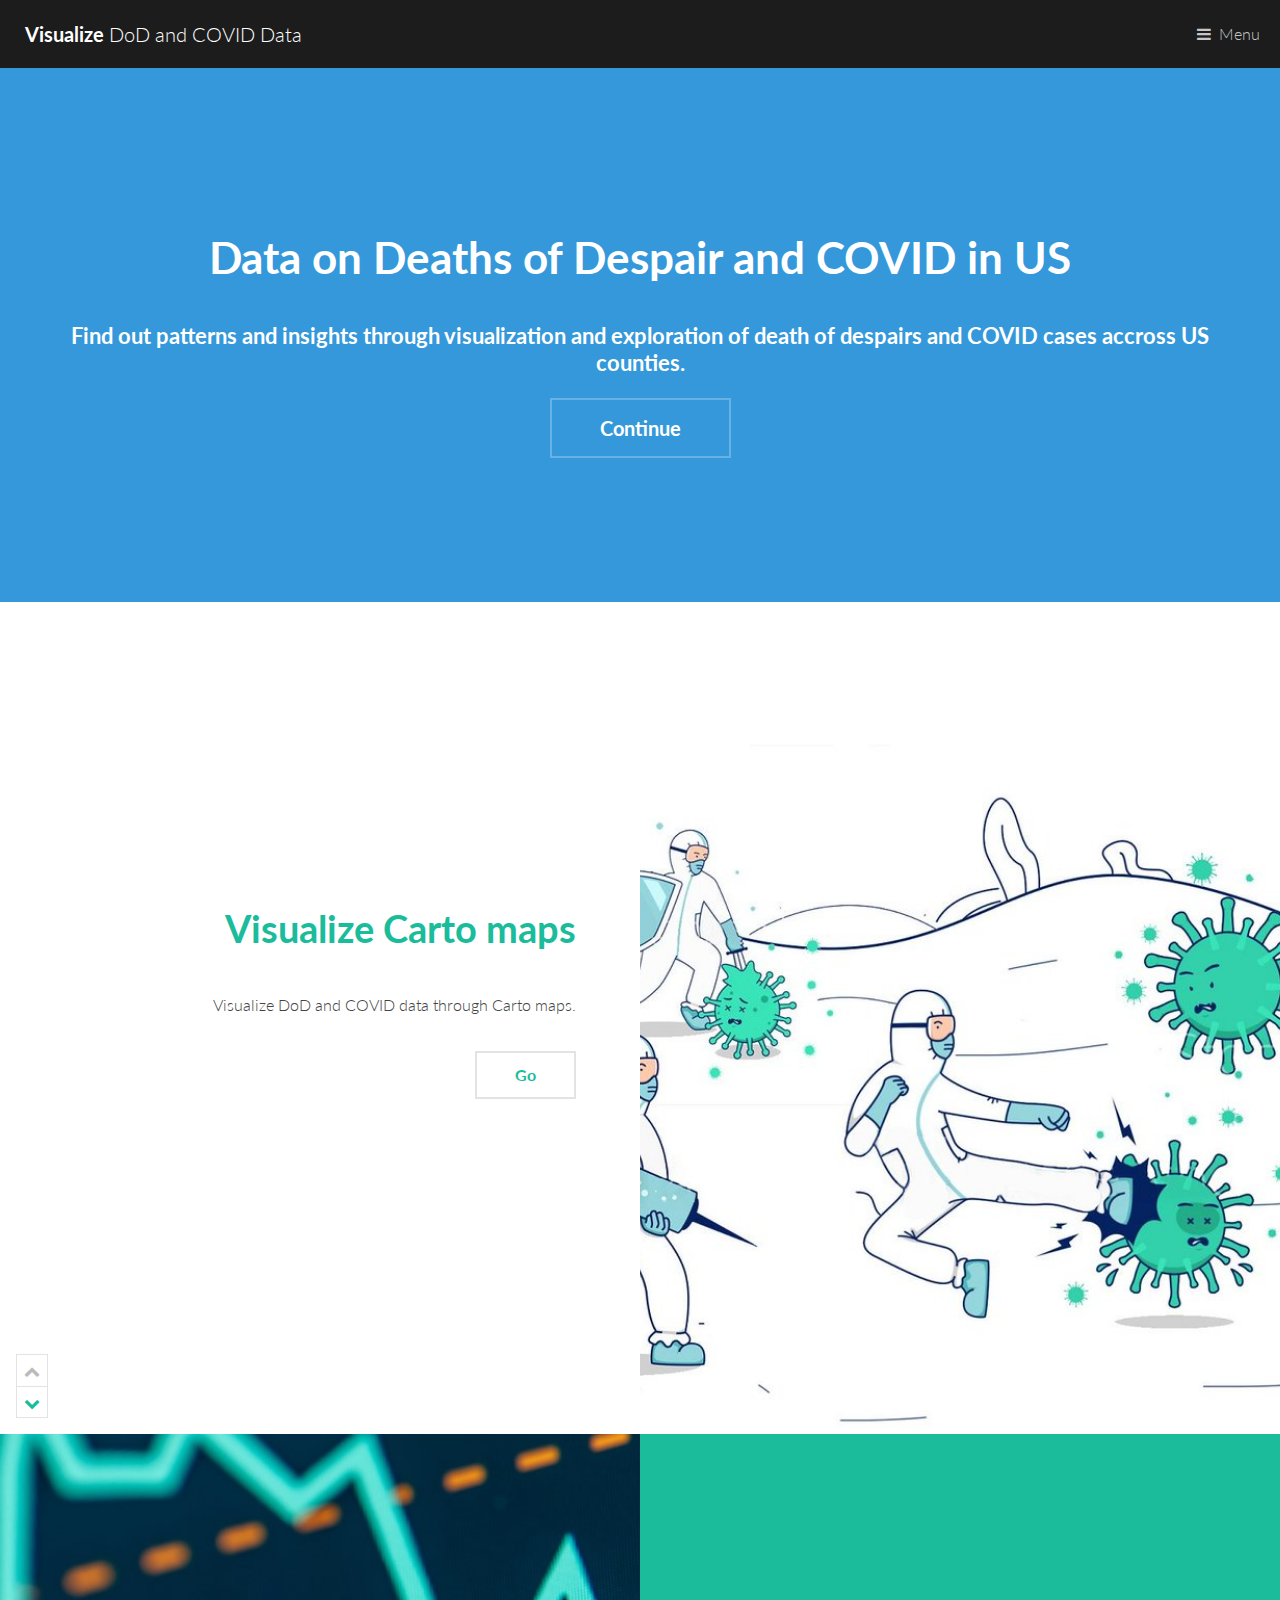
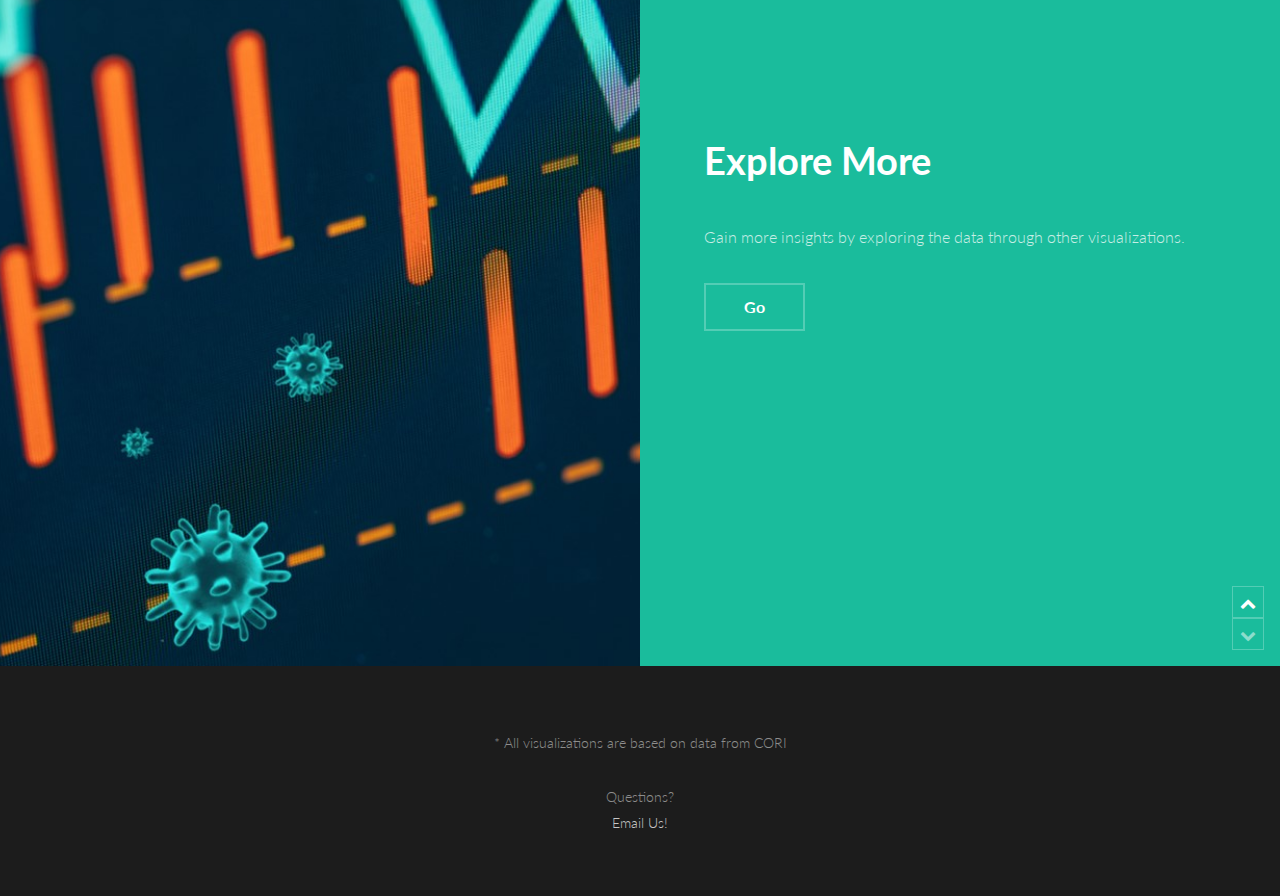
==== commit bbac3723: "updated color scale, and images" ====
--- a/risi_app/index.html
+++ b/risi_app/index.html
@@ -45,10 +45,10 @@
 			<div class="content">
 				<div class="inner">
 					<header>
-						<h2><a href="carto.html">Visualze through carto maps</a></h2>
+						<h2><a href="carto.html">Visualize Carto maps</a></h2>
 						
 					</header>
-					<p>Visualze DoD and COVID data through carto maps.</p>
+					<p>Visualize DoD and COVID data through Carto maps.</p>
 					<ul class="actions">
 						<li><a href="carto.html" class="button alt">Go</a></li>
 					</ul>
@@ -63,15 +63,15 @@
 		<!-- Two -->
 		<article id="two" class="post invert style1 alt">
 			<div class="image">
-				<img src="static/images/doctor.jpg" alt="" data-position="10% center" />
+				<img src="static/images/cov4.jpg" alt="" data-position="10% center" />
 			</div>
 			<div class="content">
 				<div class="inner">
 					<header>
-						<h2><a href="vis.html">Explore through other visualizations</a></h2>
+						<h2><a href="vis.html">Explore More</a></h2>
 						
 					</header>
-					<p>Gain more insight by exploring the data through these other visualizations.</p>
+					<p>Gain more insights by exploring the data through other visualizations.</p>
 					<ul class="actions">
 						<li><a href="vis.html" class="button alt">Go</a></li>
 					</ul>
